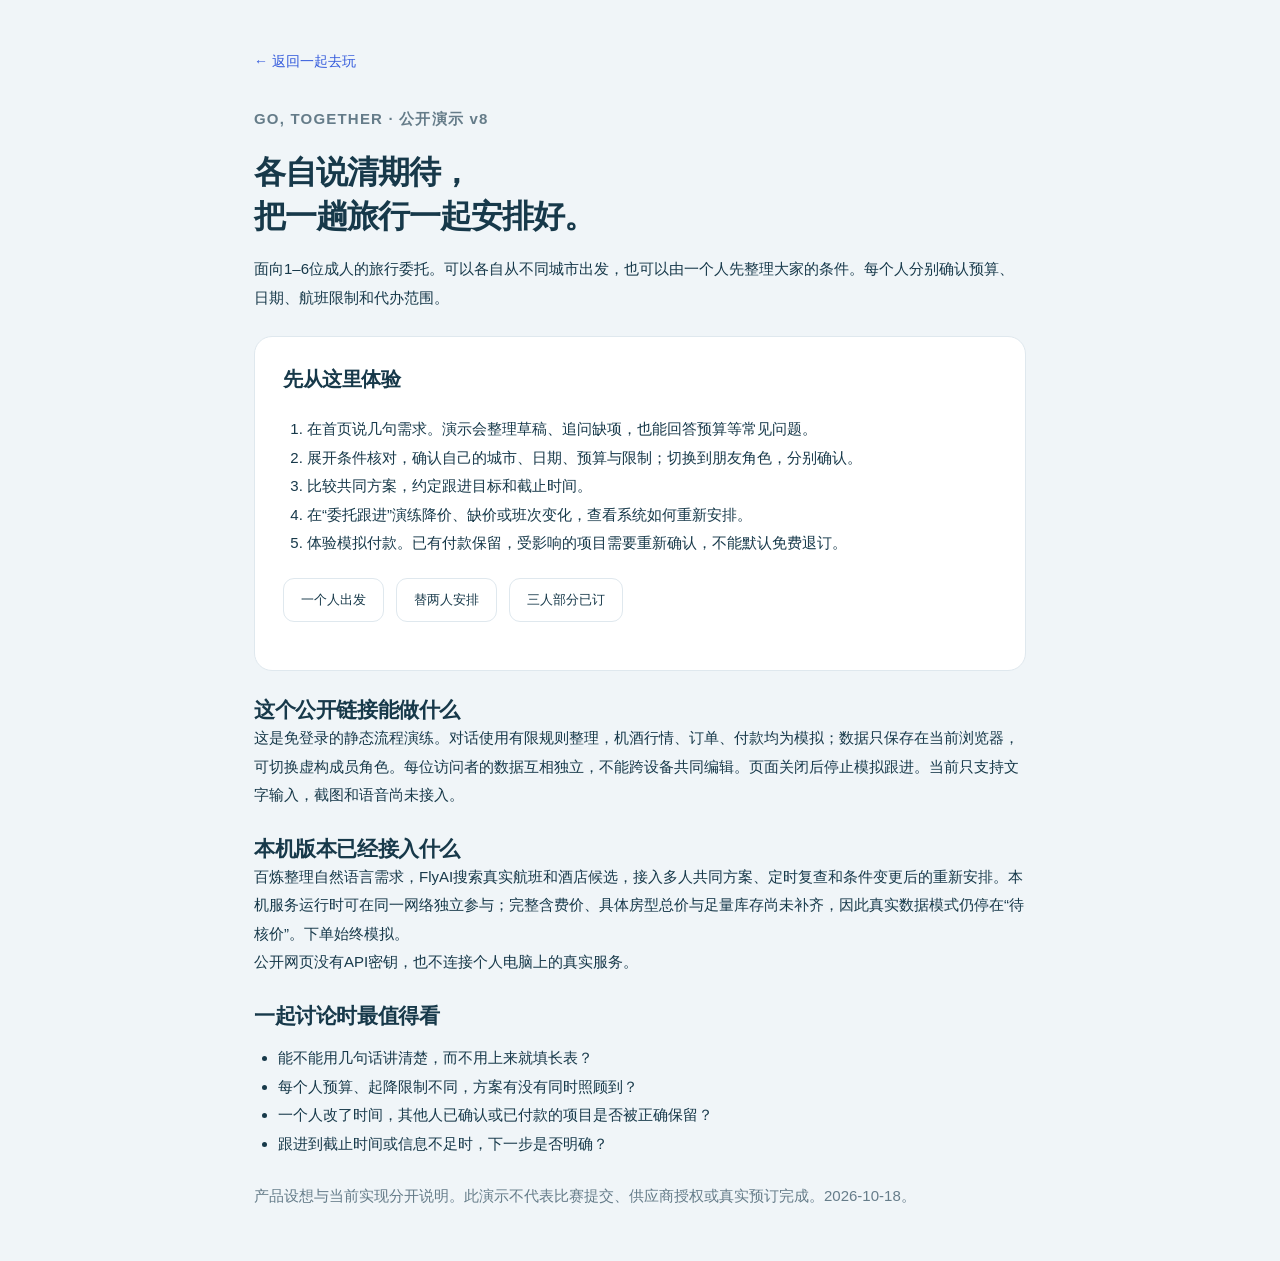
==== guide.html @ 409dd071 "Publish conversation-first travel demo v8" ====
<!doctype html>
<html lang="zh-CN"><head><meta charset="utf-8"><meta name="viewport" content="width=device-width,initial-scale=1"><title>一起去玩 · 给同行者的产品说明</title><link rel="stylesheet" href="./group.css"><meta name="referrer" content="no-referrer"></head>
<body><main class="guide"><a href="./">← 返回一起去玩</a><p class="eyebrow" style="margin-top:32px">GO, TOGETHER · 公开演示 v8</p><h1>各自说清期待，<br>把一趟旅行一起安排好。</h1><p>面向1–6位成人的旅行委托。可以各自从不同城市出发，也可以由一个人先整理大家的条件。每个人分别确认预算、日期、航班限制和代办范围。</p>
<section class="panel"><h2>先从这里体验</h2><ol><li>在首页说几句需求。演示会整理草稿、追问缺项，也能回答预算等常见问题。</li><li>展开条件核对，确认自己的城市、日期、预算与限制；切换到朋友角色，分别确认。</li><li>比较共同方案，约定跟进目标和截止时间。</li><li>在“委托跟进”演练降价、缺价或班次变化，查看系统如何重新安排。</li><li>体验模拟付款。已有付款保留，受影响的项目需要重新确认，不能默认免费退订。</li></ol><div class="guide-links"><a class="button secondary" href="./#sample=solo">一个人出发</a><a class="button secondary" href="./#sample=organizer">替两人安排</a><a class="button secondary" href="./#sample=partial">三人部分已订</a></div></section>
<section><h2>这个公开链接能做什么</h2><p>这是免登录的静态流程演练。对话使用有限规则整理，机酒行情、订单、付款均为模拟；数据只保存在当前浏览器，可切换虚构成员角色。每位访问者的数据互相独立，不能跨设备共同编辑。页面关闭后停止模拟跟进。当前只支持文字输入，截图和语音尚未接入。</p></section>
<section><h2>本机版本已经接入什么</h2><p>百炼整理自然语言需求，FlyAI搜索真实航班和酒店候选，接入多人共同方案、定时复查和条件变更后的重新安排。本机服务运行时可在同一网络独立参与；完整含费价、具体房型总价与足量库存尚未补齐，因此真实数据模式仍停在“待核价”。下单始终模拟。</p><p>公开网页没有API密钥，也不连接个人电脑上的真实服务。</p></section>
<section><h2>一起讨论时最值得看</h2><ul><li>能不能用几句话讲清楚，而不用上来就填长表？</li><li>每个人预算、起降限制不同，方案有没有同时照顾到？</li><li>一个人改了时间，其他人已确认或已付款的项目是否被正确保留？</li><li>跟进到截止时间或信息不足时，下一步是否明确？</li></ul></section><p class="caption">产品设想与当前实现分开说明。此演示不代表比赛提交、供应商授权或真实预订完成。2026-10-18。</p></main></body></html>
---- group.css ----
@charset "UTF-8";
:root{--ink:#183344;--blue:#345bdc;--teal:#197b70;--paper:#f0f5f8;--white:#fff;--warm:#af673e;--muted:#657f8f;--line:#dfe8ed;--display:"Avenir Next","PingFang SC",sans-serif;--body:-apple-system,BlinkMacSystemFont,"PingFang SC","Microsoft YaHei",sans-serif;--data:"SFMono-Regular",Consolas,monospace}
*{box-sizing:border-box}html{color:var(--ink);background:var(--paper);font:15px/1.65 var(--body);-webkit-text-size-adjust:100%}body{margin:0}button,input,select,textarea{font:inherit}button,a,input,select,textarea{-webkit-tap-highlight-color:transparent}button,a{touch-action:manipulation}button{cursor:pointer}button:disabled{cursor:not-allowed;opacity:.45}a{color:var(--blue);text-decoration:none}h1,h2,h3,p{margin:0}h1,h2,h3{font-family:var(--display);font-weight:600;line-height:1.4}h1{font-size:32px;letter-spacing:-1px}h2{font-size:21px;letter-spacing:-.4px}h3{font-size:16px}.icon{width:20px;height:20px;flex-shrink:0;vertical-align:middle}button,.button{display:inline-flex;align-items:center;justify-content:center;gap:9px;min-height:44px;border:0;border-radius:11px;padding:11px 17px;font-size:13px;font-weight:550;line-height:1.5;background:transparent;color:var(--ink)}button:focus-visible,a:focus-visible,input:focus-visible,select:focus-visible,textarea:focus-visible,summary:focus-visible{outline:3px solid #345bdc65;outline-offset:3px}.primary{background:var(--blue);color:white;box-shadow:0 4px 10px #345bdc16}.primary:hover{background:#274ac5}.secondary{border:1px solid var(--line);background:white}.secondary:hover{border-color:#b7c9d5;background:#f8fbfd}.text{color:var(--blue);padding:9px 7px}.danger{color:#a34e37}.full{width:100%}.pill{display:inline-block;padding:4px 10px;border-radius:7px;font-size:10px;font-weight:550;background:#edf2f7;color:var(--muted);white-space:nowrap}.pill.good{background:#e8f4f0;color:var(--teal)}.pill.warm{background:#fbefe4;color:var(--warm)}.pill.mode{border:1px solid var(--line);background:transparent;font-size:10px;color:var(--muted)}.caption{font-size:11px;color:var(--muted);line-height:1.9;margin:9px 0 14px}.eyebrow,.section-label{font-size:10px;font-weight:600;letter-spacing:1px;color:var(--muted);margin-bottom:10px}.lead{font-size:14px;line-height:1.9;color:var(--muted);margin-top:12px}.topbar{height:82px;border-bottom:1px solid var(--line);display:flex;align-items:center;justify-content:space-between;padding:0 42px;background:#fff}.brand{display:flex;align-items:center;gap:12px;font:600 24px var(--display);color:var(--ink);letter-spacing:-.8px;white-space:nowrap}.brand-en{font:500 8px var(--body);letter-spacing:2px;color:var(--muted);margin:6px 0 0 9px}.brand-mark{display:block;position:relative;width:31px;height:33px;transform:rotate(-8deg)}.brand-mark i{position:absolute;display:block;width:7px;height:29px;border-radius:10px;background:var(--blue);left:5px;transform:rotate(30deg)}.brand-mark i:nth-child(2){left:16px;height:24px;background:var(--teal);top:6px;transform:rotate(-30deg)}.brand-mark i:nth-child(3){height:7px;width:7px;left:22px;top:0;background:#c2d3df;transform:none}.top-right{display:flex;align-items:center;gap:24px}.identity{display:flex;gap:9px;align-items:center;font-size:12px}.avatar{display:inline-grid;place-items:center;flex-shrink:0;height:32px;width:32px;border-radius:50%;background:#e8edfc;color:var(--blue);font-size:12px;font-weight:550}.avatar.color-1{background:#e4f1ec;color:var(--teal)}.avatar.color-2{background:#f6eadf;color:#9b643a}.avatar.color-3{background:#efebf8;color:#7259a0}.avatar.color-4{background:#e3f0f4;color:#417d90}.avatar.color-5{background:#f6e9ed;color:#a2506d}.landing{max-width:1040px;min-height:calc(100dvh - 82px);margin:auto;display:grid;grid-template-columns:1.15fr 1fr;gap:90px;align-items:center;padding:70px 24px}.landing-intro h1{font-size:60px;letter-spacing:-2.5px;line-height:1.3;margin:20px 0}.landing-intro>.eyebrow{font-size:11px;letter-spacing:1.7px}.landing-intro>.lead{font-size:16px;line-height:1.95}.landing-routes{display:grid;grid-template-columns:50px 1fr 70px;grid-template-rows:repeat(3,45px);max-width:400px;margin:42px 0 17px;align-items:center;font-size:12px;color:var(--muted)}.landing-routes>span{grid-column:1}.landing-routes svg{grid-column:2;grid-row:1/4;width:100%;height:135px;fill:none;stroke:var(--blue);stroke-width:1.2;opacity:.6}.landing-routes>strong{grid-column:3;grid-row:1/4;font:600 23px var(--display);color:var(--teal)}.landing-routes>strong span{display:block;margin-top:8px;font-size:10px;font-weight:400;color:var(--muted)}.panel{background:var(--white);border:1px solid #e4ecf0;border-radius:20px;padding:28px;margin-bottom:22px;min-width:0;box-shadow:0 4px 14px #18334402}.start-panel{padding:34px}.start-panel h2{font-size:24px;margin-bottom:25px}.start-panel .primary{margin-top:10px}.recent{border-top:1px solid var(--line);padding-top:20px;margin-top:20px}.recent summary{font-size:12px}.recent a{display:block;margin:15px 0;font-size:13px}.recent small{display:block;color:var(--muted);font-size:11px;margin-top:4px}.join-wrap{max-width:540px;margin:60px auto;padding:0 20px}.join-wrap form{margin-top:25px}.join-wrap h1{font-size:30px}.app-layout{display:grid;grid-template-columns:225px minmax(0,1fr);gap:48px;max-width:1360px;padding:0 40px;margin:auto}.sidebar{border-right:1px solid var(--line);padding:34px 24px 30px 0;min-width:0}.trip-title{padding:0 9px 25px}.trip-title h2{font-size:20px;margin-bottom:8px;word-break:break-word}.trip-title small{font-size:10px;color:var(--muted)}.desktop-nav{display:flex;flex-direction:column;gap:7px}.desktop-nav button{justify-content:flex-start;border-radius:10px;gap:14px;font-size:13px;font-weight:400;min-height:47px;padding:10px 14px}.desktop-nav button.active{background:#e6edfb;color:var(--blue);font-weight:600}.sidebar-people{margin:38px 0 0;padding:0 8px;border-top:1px solid var(--line)}.sidebar-people>.section-label{margin-top:22px}.member-row{display:flex;align-items:center;gap:10px;padding:11px 0;min-width:0}.member-row>div{min-width:0;flex:1}.member-row strong{font-size:12px;font-weight:550;display:block;overflow-wrap:anywhere}.member-row strong small{font-size:9px;color:var(--muted);font-weight:400}.member-row span:not(.avatar){font-size:10px;color:var(--muted)}.member-row>.icon{width:16px;color:var(--teal)}.sidebar-foot{font-size:10px;color:#8a9eab;line-height:2;margin:30px 7px}.main{padding-bottom:30px;min-width:0;max-width:970px}.route-ribbon{height:140px;display:flex;align-items:center;max-width:650px;margin:0 auto;gap:20px}.origins{display:flex;flex-wrap:wrap;max-width:180px;gap:8px 16px;font-size:14px;font-weight:500}.origins>span{white-space:nowrap}.origins>small{width:100%;font-size:9px;color:var(--muted);font-weight:400;margin-top:4px}.dot{display:inline-block;width:5px;height:5px;background:var(--blue);border-radius:50%;margin-right:7px;vertical-align:middle}.dot.color-1{background:var(--teal)}.dot.color-2{background:var(--warm)}.dot.color-3{background:#7259a0}.ribbon-lines{flex:1;min-width:45px}.ribbon-lines svg{width:100%;height:80px;stroke:var(--blue);stroke-width:1.1;fill:none}.ribbon-lines .line-1{stroke:var(--teal)}.ribbon-lines .line-2{stroke:#b39a7f}.arrival{min-width:130px;display:flex;flex-direction:column;align-items:flex-start}.arrival>small{font-size:9px;letter-spacing:1.3px;color:var(--muted)}.arrival>strong{font:600 33px var(--display);letter-spacing:-.8px}.arrival>span{font:10px var(--body);color:var(--muted);margin-top:5px}.trip-state{background:#e8f0f5;border-radius:12px;display:flex;gap:12px;padding:16px 20px;margin-bottom:32px;align-items:flex-start}.state-dot{width:7px;height:7px;border-radius:50%;background:var(--warm);margin-top:8px;flex-shrink:0}.state-dot.live{background:var(--teal);box-shadow:0 0 0 4px #197b7010}.trip-state strong{font-size:13px;font-weight:550}.trip-state p{font-size:11px;line-height:1.9;color:var(--muted);margin-top:3px}.section-head{margin:0 0 25px}.section-head .lead{max-width:650px}.section-head .eyebrow{margin-bottom:10px}.panel-title{display:flex;align-items:center;justify-content:space-between;gap:16px;margin-bottom:23px}.panel-title .section-label{margin-bottom:6px}.panel-title h2{margin:0}.panel>h2{margin-bottom:22px}.field{display:block;margin-bottom:18px;min-width:0}.field>span{display:block;font-size:12px;font-weight:450;margin-bottom:8px}.field input,.field select,.field textarea,.invite-row input{width:100%;max-width:100%;min-width:0;min-height:46px;border:1px solid var(--line);border-radius:9px;padding:11px 12px;background:#fcfdfe;color:var(--ink);font-size:14px;outline-offset:1px}.field input:focus,.field textarea:focus,.field select:focus{border-color:#879de5}.field textarea{resize:vertical;line-height:1.9;min-height:100px}.form-grid{display:grid;grid-template-columns:1fr 1fr;gap:0 22px}.check{display:flex;align-items:flex-start;gap:9px;min-height:40px;font-size:12px;color:var(--muted);padding:8px 0;cursor:pointer}.check input{accent-color:var(--blue);width:17px;height:17px;flex-shrink:0;margin:2px 0 0}.check span{line-height:1.8}.checks{display:flex;gap:30px;flex-wrap:wrap;margin-bottom:13px}.destination-checks{display:flex;gap:24px}.divider{border-top:1px solid var(--line);margin:21px 0}.form-actions{display:flex;gap:18px;align-items:center;justify-content:space-between;margin-top:24px;padding-top:24px;border-top:1px solid var(--line)}.form-actions>span{font-size:10px;color:var(--muted);line-height:1.8}.page-actions{display:flex;gap:12px;align-items:center;justify-content:flex-end;margin:20px 0}.memory{font-size:11px;color:var(--teal);padding:12px 16px;background:#edf7f3;border-radius:9px}.memory button{font-size:11px}.note{background:#e8eef9;border:1px solid #dfe7f6;padding:16px 19px;border-radius:12px;font-size:12px;line-height:1.9;color:#476194;margin:16px 0}.note.warm{background:#fff6ec;color:#976139;border-color:#f5e5d4}.note.good{background:#eaf5f0;color:var(--teal);border-color:#d9ede5}.note button{font-size:12px}.invite-row{border-top:1px solid var(--line);padding:20px 0}.invite-row strong{font-size:13px;display:block;margin-bottom:10px}.invite-row input{font:11px var(--data);color:var(--muted);background:var(--paper)}.inline-actions{display:flex;gap:12px;flex-wrap:wrap;align-items:center;margin-top:12px}.inline-form{display:flex;align-items:flex-end;gap:12px;border-top:1px solid var(--line);padding-top:20px}.inline-form>.field{flex:1;margin-bottom:0}.inline-form>button{height:46px;white-space:nowrap}.facts{display:grid;grid-template-columns:1fr 1fr;gap:20px}.facts span{font-size:11px;color:var(--muted)}.facts strong{display:block;font-size:14px;font-weight:500;color:var(--ink);margin-top:8px}.idea{border-top:1px solid var(--line);padding:24px 0}.idea h3{overflow-wrap:anywhere}.idea>.caption{overflow-wrap:anywhere}.vote-summary{display:flex;flex-wrap:wrap;gap:6px 16px;font-size:10px;color:var(--muted);margin:12px 0}.vote-buttons{display:flex;gap:8px;flex-wrap:wrap}.vote-buttons button{border:1px solid var(--line);font-size:11px;padding:8px 14px}.vote-buttons .selected{border-color:#b2c2ee;color:var(--blue);background:#edf2ff}.activity-ready{display:flex;align-items:center;gap:15px;margin-top:12px}.activity-ready button{font-size:11px}.empty{text-align:center;padding:45px 30px;color:var(--muted)}.empty>.icon{width:32px;height:32px;color:#7891a2;margin-bottom:16px}.empty h2,.empty h3{color:var(--ink);margin-bottom:12px}.empty p{font-size:13px;line-height:1.9;max-width:450px;margin:0 auto 20px}.empty.small{padding:22px 0}.empty.small p{font-size:12px}.plan-options{display:grid;grid-template-columns:repeat(3,minmax(0,1fr));gap:13px;margin:25px 0}.plan-card{background:white;border:1px solid var(--line);border-radius:17px;padding:23px 17px;min-width:0;display:flex;flex-direction:column;align-items:stretch}.plan-card.selected{border-color:var(--blue);box-shadow:inset 0 0 0 1px var(--blue)}.plan-card h2{font-size:17px;line-height:1.5;letter-spacing:-.3px}.plan-card>p{font-size:10px;color:var(--muted);margin:9px 0 19px}.plan-card>small{font-size:10px;color:var(--muted);margin:17px 0}.plan-card>button{margin-top:auto}.plan-costs{display:grid;grid-template-columns:repeat(2,minmax(0,1fr));gap:15px 12px}.plan-costs span,.plan-costs small{display:block;font-size:10px;color:var(--muted)}.plan-costs strong{font:600 22px var(--display);letter-spacing:-.7px;display:block;margin:2px 0}.plan-costs small{font-size:8px}.over{color:var(--warm)}.journeys{display:grid;grid-template-columns:1fr;gap:8px}.journey{padding:15px 0 20px;border-bottom:1px solid var(--line)}.journey h3{display:flex;align-items:center;gap:8px;font-size:14px}.journey h3>span:last-child:not(.avatar){margin-left:auto;font:500 20px var(--display)}.flight{display:flex;align-items:center;gap:18px;margin:20px 0 10px}.flight-kind{font-size:10px;color:var(--muted);width:16px}.flight>div:not(.flight-track){min-width:70px}.flight strong{font:500 24px var(--display);line-height:1.3;display:block;letter-spacing:-.7px}.flight small{font-size:10px;color:var(--muted);display:block;margin-top:4px}.flight-track{flex:1;max-width:180px;text-align:center}.flight-track span{font-size:9px;color:var(--muted)}.flight-track i{display:block;height:1px;background:var(--line);margin:5px 0}.flight>b{font:500 16px var(--display);margin-left:auto}.hotel-row{display:flex;align-items:center;justify-content:space-between;gap:15px;padding:25px 0}.hotel-row>strong{font:600 25px var(--display)}.hotel-row h3{font-size:15px}.hotel-row p{font-size:10px;color:var(--muted);margin-top:5px}.hotel-row .section-label{font-size:9px}.meeting{display:grid;grid-template-columns:1fr 1fr;background:var(--paper);padding:20px;border-radius:12px;gap:20px}.meeting span{font-size:10px;color:var(--muted)}.meeting strong{display:block;font-size:15px;font-weight:550;margin-top:6px}.change-summary{padding:20px;border:1px solid #e7ded1;background:#fffbf5;border-radius:12px;margin:20px 0}.change-summary h3{font-size:13px;margin-bottom:10px}.change-summary p{font-size:11px;line-height:1.9;margin-top:8px;color:#83664a}.itinerary{border-top:1px solid var(--line);margin-top:20px;padding-top:18px}summary{cursor:pointer;font-size:13px;min-height:30px;list-style-position:inside}.day{border-left:2px solid #dae6ee;padding:0 0 0 16px;margin:22px 0}.day>strong{font-size:12px;display:block;margin-bottom:8px}.day p{font-size:12px;line-height:1.9;color:var(--muted)}.day small{font-size:10px;color:var(--muted)}.agreement{padding:15px;background:var(--paper);border-radius:12px;margin-top:15px}.agreement .check{font-size:12px;color:var(--ink)}.watch-heading{display:flex;align-items:center;gap:20px;margin-bottom:30px}.watch-orbit{height:58px;width:58px;border-radius:50%;display:grid;place-items:center;background:#e6f3ed;border:1px solid #d3e8de;color:var(--teal);flex-shrink:0}.watch-orbit .icon{height:27px;width:27px}.watch-orbit.running{animation:breathe 3s ease-in-out infinite}.watch-heading h2{font-size:24px}.watch-heading .eyebrow{font-size:9px;margin-bottom:6px}.watch-facts{display:grid;grid-template-columns:1fr 1.6fr 1fr;gap:15px;padding:22px 0;border-top:1px solid var(--line);border-bottom:1px solid var(--line)}.watch-facts span{display:block;font-size:10px;color:var(--muted);margin-bottom:8px}.watch-facts strong{font-size:14px;font-weight:500}.watch-costs{margin:25px 0;grid-template-columns:repeat(3,minmax(0,1fr));gap:25px}.watch-costs strong{font-size:27px}.scenario summary{display:flex;align-items:center;justify-content:space-between;font-weight:550}.scenario summary span{font-size:10px;color:var(--muted);font-weight:400}.scenario-grid{display:grid;grid-template-columns:1fr 1fr;gap:12px}.events{list-style:none;padding:0;margin:0 0 0 5px}.events li{border-left:1px solid var(--line);padding:0 0 22px 22px;position:relative}.events li:before{content:"";height:7px;width:7px;background:#a9bbc6;border-radius:50%;position:absolute;left:-4px;top:7px;border:2px solid white;box-sizing:content-box}.events li.ready:before{background:var(--teal)}.events li.decision:before,.events li.warning:before{background:var(--warm)}.events time{font:10px var(--data);color:var(--muted)}.events p{font-size:12px;line-height:1.9;margin-top:6px}.order-item{padding:23px 0;border-bottom:1px solid var(--line)}.order-title{display:flex;align-items:center;gap:13px}.order-symbol{display:grid;place-items:center;background:var(--paper);border-radius:10px;width:38px;height:38px;color:var(--muted);flex-shrink:0}.order-title>div{flex:1;min-width:0}.order-title h3{font-size:14px;overflow-wrap:anywhere}.order-title p{font-size:11px;color:var(--muted);margin-top:5px}.order-title>strong{font:600 24px var(--display)}.order-item>.caption{font-size:10px;margin-bottom:0}.order-item .primary{font-size:12px}.order-total{display:flex;align-items:center;justify-content:space-between;gap:16px;padding:24px 0 3px}.order-total>span{font-size:13px}.order-total strong{font:600 34px var(--display);letter-spacing:-1px}.small-details summary{font-size:11px;color:var(--muted)}.footer{display:flex;justify-content:space-between;gap:15px;color:#8ca0ae;font-size:9px;padding:20px 0}.footer .offline{color:var(--warm)}.mobile-nav,.mobile-members{display:none}.loading{margin:70px;text-align:center;color:var(--muted)}#toast{position:fixed;bottom:28px;left:50%;transform:translate(-50%,15px);z-index:100;padding:14px 22px;color:white;background:var(--ink);border-radius:12px;max-width:calc(100vw - 32px);width:max-content;font-size:13px;line-height:1.8;opacity:0;pointer-events:none;box-shadow:0 8px 35px #18334425;transition:.15s}#toast.show{opacity:1;transform:translate(-50%,0)}dialog{border:1px solid var(--line);border-radius:20px;padding:0;width:min(450px,calc(100vw - 32px));color:var(--ink);box-shadow:0 24px 100px #18334430}dialog::backdrop{background:#18334455;backdrop-filter:blur(4px)}.dialog-content{padding:28px}.dialog-content h2{font-size:21px}.dialog-content p{font-size:13px;line-height:1.9;color:var(--muted);margin:15px 0 25px}.dialog-content .inline-actions{justify-content:flex-end}.busy button[type=submit]{opacity:.6;pointer-events:none}@keyframes breathe{50%{box-shadow:0 0 0 8px #197b7008}}
@media(min-width:1250px){.journeys{grid-template-columns:1fr 1fr;column-gap:26px}.journey:last-child:nth-child(odd){grid-column:1/-1;max-width:600px}.flight{gap:10px}.flight>div:not(.flight-track){min-width:58px}.flight strong{font-size:23px}.flight>b{font-size:14px}}
@media(max-width:1100px){.app-layout{grid-template-columns:185px minmax(0,1fr);gap:28px;padding:0 25px}.sidebar{padding-right:14px}.topbar{padding:0 26px}.brand-en{display:none}.panel{padding:24px}.plan-options{gap:10px}.plan-card{padding:20px 14px}.plan-card h2{font-size:16px}.plan-costs strong{font-size:20px}.landing{gap:40px}.landing-intro h1{font-size:50px}.plan-costs small{font-size:8px}}
@media(max-width:800px){.topbar{height:66px;padding:0 20px}.brand{font-size:22px}.brand-mark{transform:scale(.85) rotate(-8deg);width:26px}.top-right{gap:13px}.identity strong{display:none}.identity .avatar{width:29px;height:29px;font-size:11px}.pill.mode{font-size:9px;padding:4px 7px}.app-layout{display:block;padding:0 20px}.sidebar{display:none}.main{padding-bottom:90px;max-width:none}.mobile-nav{position:fixed;bottom:0;left:0;right:0;z-index:20;display:flex;justify-content:space-around;background:#ffffffee;backdrop-filter:blur(15px);border-top:1px solid var(--line);padding:7px 8px calc(7px + env(safe-area-inset-bottom))}.mobile-nav button{flex:1;display:flex;flex-direction:column;gap:3px;padding:5px 2px;min-height:49px;font-size:10px;font-weight:450;border-radius:9px}.mobile-nav .icon{width:20px;height:20px}.mobile-nav button.active{color:var(--blue);background:#edf2fc}.route-ribbon{height:120px;gap:13px;max-width:500px}.origins{max-width:150px;gap:6px 12px;font-size:13px}.origins small{font-size:8px}.arrival{min-width:120px}.arrival strong{font-size:29px}.ribbon-lines svg{height:65px}.trip-state{padding:14px 16px;margin-bottom:18px}.trip-state p{font-size:10px}.trip-state strong{font-size:12px}.mobile-members{display:block;margin:0 0 25px}.mobile-members summary{display:flex;align-items:center;justify-content:space-between;color:var(--muted);font-size:11px;padding:3px 3px}.mobile-members summary span{font-size:10px}.mobile-members .member-list{display:grid;grid-template-columns:1fr 1fr;gap:4px 15px;padding:12px;border-bottom:1px solid var(--line)}.section-head h1{font-size:28px;line-height:1.4;letter-spacing:-.8px}.section-head .lead{font-size:12px;line-height:1.9;margin-top:9px}.section-head .eyebrow{font-size:9px}.section-head{margin-bottom:22px}.panel{padding:23px 20px;border-radius:17px;margin-bottom:18px}.panel-title h2,.panel>h2{font-size:18px}.panel-title{margin-bottom:20px;gap:10px}.field input,.field textarea,.field select{font-size:16px;padding:11px 10px;min-height:47px}.field input[type=date],.field input[type=time],.field input[type=datetime-local]{-webkit-appearance:none;display:block;min-width:0;width:100%}.field>span{font-size:11px}.form-grid{gap:0 15px}.field{margin-bottom:17px}.form-actions{flex-direction:column;align-items:stretch;gap:12px}.form-actions>span{font-size:10px;text-align:center}.form-actions .primary{width:100%;min-height:48px}.check{font-size:11px;min-height:44px}.check input{width:18px;height:18px}.checks{gap:4px 20px}.destination-checks{gap:20px}.caption{font-size:10px}.inline-form>button{font-size:12px;padding:10px 12px}.invite-row input{font-size:10px}.invite-row strong{font-size:12px}.inline-actions{gap:8px}.inline-actions .button,.inline-actions button{font-size:12px}.note{font-size:11px;padding:14px}.panel-title .pill{font-size:9px}.plan-options{grid-template-columns:1fr;gap:13px}.plan-card{padding:22px}.plan-card h2{font-size:20px}.plan-card>p{font-size:11px;margin-bottom:14px}.plan-card .plan-costs{grid-template-columns:repeat(3,minmax(0,1fr));padding:15px 0;border-top:1px solid var(--line);border-bottom:1px solid var(--line)}.plan-card .plan-costs strong{font-size:22px}.plan-card .plan-costs small{font-size:9px}.plan-card .plan-costs span{font-size:11px}.plan-card>button{width:100%}.plan-card>small{margin:13px 0}.plan-card .eyebrow{font-size:10px;margin-bottom:5px}.flight{gap:12px}.flight strong{font-size:23px}.flight-track{max-width:140px}.flight>b{font-size:14px}.flight>div:not(.flight-track){min-width:57px}.hotel-row h3{font-size:14px}.hotel-row>strong{font-size:23px}.hotel-row p{font-size:10px}.meeting{padding:17px;gap:15px}.meeting strong{font-size:13px}.meeting span{font-size:9px}.vote-buttons{gap:6px}.vote-buttons button{font-size:11px;min-height:44px;padding:8px 11px}.watch-heading{gap:14px}.watch-heading h2{font-size:21px}.watch-orbit{width:50px;height:50px}.watch-facts{gap:10px;grid-template-columns:.75fr 1.6fr 1fr}.watch-facts strong{font-size:12px}.watch-facts span{font-size:9px}.watch-costs{gap:18px 12px}.watch-costs strong{font-size:23px}.scenario summary{font-size:12px}.scenario summary span{font-size:9px}.scenario-grid{gap:9px}.scenario-grid button{font-size:11px;padding:10px 8px}.events p{font-size:11px}.events time{font-size:9px}.order-title h3{font-size:13px}.order-title p{font-size:10px}.order-title>strong{font-size:22px}.order-symbol{width:33px;height:33px;border-radius:9px}.order-total strong{font-size:30px}.order-item .caption{font-size:9px}.order-item .primary{font-size:12px}.page-actions{flex-wrap:wrap}.page-actions>.primary{width:100%}.footer{flex-direction:column;text-align:center;gap:4px;font-size:9px;padding-top:20px}.landing{min-height:auto;display:block;max-width:550px;padding:30px 22px 45px}.landing-intro h1{font-size:44px;line-height:1.25;letter-spacing:-1.5px;margin:17px 0}.landing-intro>.lead{font-size:14px}.landing-intro>.eyebrow{font-size:10px;letter-spacing:1px}.landing-routes{margin:25px 0 10px;max-width:350px;grid-template-rows:repeat(3,29px)}.landing-routes svg{height:87px}.landing-intro>.caption{margin-bottom:25px}.start-panel{padding:26px}.start-panel h2{font-size:22px}.join-wrap{margin-top:40px}.join-wrap h1{font-size:27px}#toast{bottom:90px;font-size:12px;padding:13px 17px}.dialog-content{padding:23px}.dialog-content h2{font-size:19px}.dialog-content p{font-size:12px}.loading{margin:50px 20px}}
@media(max-width:430px){.app-layout{padding:0 14px}.topbar{padding:0 15px}.top-right{gap:9px}.brand{font-size:21px;gap:8px}.form-grid{grid-template-columns:1fr;gap:0}.panel{padding:21px 17px}.section-head h1{font-size:26px}.arrival{min-width:112px}.origins{max-width:120px;font-size:12px;gap:5px 9px}.arrival strong{font-size:27px}.arrival>span{font-size:9px}.ribbon-lines{min-width:28px}.route-ribbon{gap:9px}.flight{gap:9px}.flight-kind{width:9px;font-size:9px}.flight>div:not(.flight-track){min-width:52px}.flight strong{font-size:21px}.flight>b{font-size:13px}.flight small{font-size:9px}.flight-track span{font-size:8px}.journey h3{font-size:13px}.journey h3>span:last-child:not(.avatar){font-size:19px}.plan-card .plan-costs{grid-template-columns:repeat(2,minmax(0,1fr))}.watch-costs{grid-template-columns:repeat(2,minmax(0,1fr))}.watch-heading h2{font-size:19px}.watch-heading .eyebrow{font-size:8px}.order-title{gap:10px}.order-title>strong{font-size:20px}.vote-buttons button{flex:1;padding:8px 5px;font-size:10px}.form-actions{padding-top:18px}.watch-facts{grid-template-columns:1fr 1fr}.watch-facts>div:last-child{grid-column:1/-1;display:flex;align-items:center;gap:12px}.watch-facts>div:last-child span{margin:0}.scenario summary{flex-wrap:wrap;gap:5px}.meeting{gap:12px;padding:15px}.meeting strong{font-size:12px}.meeting span{font-size:9px}.invite-row .inline-actions{gap:5px}.inline-form{display:block}.inline-form>button{margin-top:12px;width:100%}}
@media(max-width:350px){.brand{font-size:19px}.brand-mark{width:24px}.topbar{padding:0 12px}.pill.mode{font-size:8px;padding:4px 5px}.identity .avatar{width:25px;height:25px}.top-right{gap:6px}.app-layout{padding:0 11px}.section-head h1{font-size:23px}.panel{padding:20px 14px}.route-ribbon{height:108px}.arrival{min-width:100px}.origins{max-width:100px;gap:3px 6px;font-size:11px}.arrival>span{font-size:8px}.dot{margin-right:4px}.flight{gap:6px}.flight strong{font-size:20px}.flight-track{min-width:26px}.flight>b{font-size:12px}.order-title h3{font-size:12px}.order-title>strong{font-size:19px}.order-symbol{display:none}.panel-title{flex-wrap:wrap}.mobile-nav button{font-size:9px}.hotel-row>strong{font-size:20px}.meeting{grid-template-columns:1fr}.landing{padding:26px 16px}.landing-intro h1{font-size:40px}.start-panel{padding:23px}.watch-heading h2{font-size:18px}.watch-orbit{width:42px;height:42px}.destination-checks{gap:16px}}
@media(prefers-reduced-motion:reduce){*,*:before,*:after{animation:none!important;transition:none!important;scroll-behavior:auto!important}}

fieldset.field{border:0;padding:0;min-width:0}fieldset.field legend{font-size:12px;margin-bottom:8px;padding:0}

/* v5 — the shared travel desk. Retains the blue/teal identity. */
:root{--ink:#17394a;--blue:#345bdc;--teal:#197b70;--paper:#f0f5f8;--muted:#657c89;--line:#dfe8ee;--warm:#af673e;--display:'Avenir Next','PingFang SC',sans-serif;--body:-apple-system,BlinkMacSystemFont,'PingFang SC','Microsoft YaHei',sans-serif;--data:'SFMono-Regular',Menlo,monospace}
body{font-family:var(--body);font-size:14px;background:var(--paper)}button,.button{min-height:44px;font-size:13px;font-weight:500}.primary{background:var(--blue);border-color:var(--blue);box-shadow:0 3px 8px #345bdc12}.primary:hover{background:#284bc5;transform:translateY(-1px)}.secondary{background:#fff}.text{min-height:36px}.topbar{height:78px;padding:0 38px;border-bottom:1px solid var(--line);background:#fff}.brand{font-size:24px}.brand-en{font-size:8px;letter-spacing:2.5px;margin-left:15px}.top-right{gap:22px}.identity{border:1px solid var(--line);border-radius:30px;padding:4px 12px 4px 5px;display:flex;gap:9px;align-items:center;min-height:42px;font-size:12px}.identity .avatar{width:30px;height:30px}.mode-button{font-size:11px;color:var(--muted);padding:6px 13px;min-height:34px;border:1px solid var(--line);border-radius:20px;background:#f8fafb}.top-note{font-size:11px;color:var(--muted)}.eyebrow,.section-label{letter-spacing:1.2px;font-size:10px}.tiny-dot{width:6px;height:6px;display:inline-block;background:var(--teal);border-radius:50%;vertical-align:middle;margin-right:7px}.app-layout{max-width:1460px;grid-template-columns:210px minmax(0,1fr);gap:38px;margin:0 auto;padding:0 38px}.sidebar{padding:32px 23px 25px 0;top:78px;border-right:1px solid var(--line)}.trip-title h2{font-size:21px;line-height:1.5;letter-spacing:-.5px;margin-top:11px}.trip-title small{font-size:11px}.desktop-nav{margin-top:32px;gap:8px}.desktop-nav button{font-size:13px;padding:12px 14px;min-height:47px;border-radius:10px;gap:13px}.desktop-nav .active{background:#e4ebfc;color:var(--blue)}.sidebar-people{margin-top:40px;padding-top:24px;border-top:1px solid var(--line)}.member-row{padding:11px 0}.member-row strong{font-size:12px}.member-row span:not(.avatar){font-size:10px}.sidebar-foot{font-size:10px;margin-top:28px;line-height:1.8}.main{max-width:none;padding-bottom:30px}.workspace-top{display:flex;justify-content:space-between;align-items:center;gap:12px;padding:24px 0 20px;font-size:11px;color:var(--muted)}.workspace-top i{font-style:normal;margin:0 8px;color:#a1b3bf}.workspace-mode{font-size:10px}.compact-status{display:flex;align-items:center;gap:9px;padding:9px 14px;margin-bottom:28px;border-radius:10px;background:#e8eef3;font-size:12px}.compact-status .state-dot{margin:0}.compact-status .text{margin-left:auto;font-size:11px;padding:0 5px}.compact-status.good{background:#e7f3ef}.compact-status.warm{background:#fbf0e4}.section-head h1{font-size:32px;line-height:1.4;letter-spacing:-1px}.section-head .lead{font-size:13px;line-height:1.9;max-width:700px}.panel{padding:28px;border:1px solid var(--line);box-shadow:none;border-radius:18px;margin-bottom:24px}.panel-title h2,.panel>h2{font-size:20px;letter-spacing:-.4px}.panel-title{margin-bottom:22px}.caption{font-size:11px;line-height:1.85}.field>span{font-size:12px}.field input,.field select{font-size:14px;min-height:48px;border-radius:10px;background:#fbfcfd}.field textarea{font-size:15px;line-height:1.9;padding:16px;min-height:135px;background:#f7fafe}.check{font-size:12px}.note{font-size:12px}.form-section-title{font-size:14px;display:flex;align-items:center;gap:10px;border-top:1px solid var(--line);padding-top:25px;margin:28px 0 20px}.form-section-title>span{font:11px var(--data);color:var(--blue);background:#edf2ff;padding:6px;border-radius:5px}.preference-chips{display:flex;gap:8px;flex-wrap:wrap;margin:0 0 18px}.preference-chips button{font-size:11px;border:1px solid var(--line);background:#f7fafb;border-radius:24px;padding:8px 13px;min-height:38px}.preference-chips button:hover{border-color:var(--blue);color:var(--blue)}.idea-tabs{display:flex;gap:5px;padding:4px;width:max-content;background:#e6edf2;border-radius:12px;margin:0 0 26px}.idea-tabs button{font-size:12px;min-height:38px;padding:8px 18px;border-radius:9px;color:var(--muted)}.idea-tabs .selected{background:white;color:var(--ink);box-shadow:0 1px 5px #17394a0a}.form-actions{margin-top:28px}.form-actions>span{font-size:11px}.form-actions .primary{min-width:180px}.join-wrap{max-width:520px}.join-wrap h1{font-size:30px}.join-wrap .lead{font-size:15px}.full{width:100%}
/* Opening page: one invitation, one shared route. */
.landing-v5{max-width:1260px;padding:64px 40px 50px;margin:auto;display:grid;grid-template-columns:minmax(0,1.12fr) minmax(0,.88fr);gap:100px;align-items:center;min-height:calc(100vh - 140px)}.welcome-story>.eyebrow{font-size:11px;letter-spacing:2px;color:var(--teal)}.welcome-story h1{font:600 clamp(44px,4.8vw,68px)/1.23 var(--display);letter-spacing:-3px;margin:19px 0 24px}.welcome-story h1>span{color:var(--blue)}.welcome-copy{font-size:17px;line-height:1.95;color:var(--muted)}.welcome-ticket{max-width:480px;margin-top:35px;padding:20px 24px 16px;background:#ffffffa8;border:1px solid #dce6ed;border-radius:15px;position:relative}.ticket-label{font-size:11px;display:flex;justify-content:space-between;color:var(--ink);gap:10px}.ticket-label>span{font:8px var(--data);letter-spacing:1px;color:var(--muted)}.ticket-route{display:flex;align-items:center;gap:8px;padding:15px 0}.ticket-route>div{display:flex;flex-direction:column;gap:21px;font-size:12px;color:var(--muted);flex-shrink:0}.ticket-route svg{flex:1;min-width:0;height:110px;fill:none;stroke:var(--blue);stroke-width:1}.ticket-route path{stroke:var(--blue)}.ticket-route circle{fill:var(--teal);stroke:none}.ticket-route strong{color:var(--teal);font-size:23px;line-height:1.5;white-space:nowrap;padding-left:12px}.ticket-foot{display:flex;justify-content:space-between;border-top:1px dashed #cedee7;padding-top:13px;font-size:10px;color:var(--muted)}.promise-row{display:flex;gap:22px;flex-wrap:wrap;margin-top:23px}.promise-row>span{font-size:11px;color:var(--muted);display:flex;align-items:center;gap:7px}.promise-row .icon{width:15px;height:15px;color:var(--teal)}.start-panel{padding:34px;border-radius:22px;margin:0;background:#fff}.start-caption{font-size:10px;color:var(--teal);letter-spacing:.3px;margin-bottom:20px}.start-panel h2{font-size:27px;margin:0 0 12px;letter-spacing:-.8px}.start-copy{font-size:12px;line-height:1.9;color:var(--muted);margin-bottom:26px}.start-panel .field{margin-bottom:19px}.start-panel .primary{margin-top:6px;min-height:50px;font-size:14px}.start-facts{display:flex;gap:12px;font-size:10px;color:var(--muted);flex-wrap:wrap;margin-top:18px}.start-facts span+span:before{content:'·';margin-right:12px}.demo-notice{font-size:10px;line-height:1.9;color:var(--muted);margin:20px 0 0;padding-top:16px;border-top:1px solid var(--line)}.recent{margin-top:22px;padding-top:18px;border-top:1px solid var(--line)}.recent summary{font-size:12px}.recent a{display:flex;flex-direction:column;gap:5px;text-decoration:none;padding:14px 0;border-bottom:1px solid var(--line);color:var(--ink);font-size:12px}.recent small{font-size:10px;display:flex;align-items:center;gap:7px;color:var(--muted)}.recent .icon{height:12px;width:12px}.welcome-footer{max-width:1260px;margin:auto;display:flex;justify-content:space-between;padding:0 40px 25px;font-size:10px;color:var(--muted)}
/* A group ticket, followed by an actionable next step. */
.trip-cover{display:flex;justify-content:space-between;gap:20px;padding:32px 34px;background:#e9f0f7;border:1px solid #d9e5ee;border-radius:20px;overflow:hidden;position:relative;min-height:225px}.cover-copy{position:relative;z-index:1;min-width:0}.cover-copy .eyebrow{color:var(--teal);font-size:10px}.cover-copy h1{font-size:44px;letter-spacing:-2px;font-weight:600;line-height:1.3;margin:14px 0 12px}.cover-copy h1>span{font-size:31px;letter-spacing:-1px;font-weight:400}.cover-copy>p:last-of-type{font-size:12px;color:var(--muted);line-height:1.8}.cover-divider{padding:0 9px;color:#a9bbc6}.cover-origins{display:flex;flex-wrap:wrap;gap:9px;margin-top:21px}.cover-origins>span{font-size:11px;display:flex;align-items:center;gap:7px;border:1px solid #d5e2eb;background:#ffffff90;padding:3px 9px 3px 4px;border-radius:22px}.cover-origins .avatar{width:22px;height:22px;font-size:9px}.cover-map{width:37%;flex-shrink:0;align-self:center}.cover-map svg{width:100%;height:auto;display:block;overflow:visible}.cover-map path{fill:none;stroke-width:1.7;stroke:var(--blue)}.cover-map .route-two{stroke:var(--teal)}.cover-map .route-three{stroke:#a89278}.cover-map circle{fill:var(--blue)}.cover-map .destination-halo{fill:#197b7010;stroke:#197b7030}.cover-map .destination-dot{fill:var(--teal)}.cover-map text{font:12px var(--body);fill:var(--teal)}.route-caption{font-size:9px;color:var(--muted);display:block;text-align:center;margin-top:5px}.journey-progress{list-style:none;margin:25px 0;padding:0;display:grid;grid-template-columns:repeat(5,minmax(0,1fr));gap:0}.journey-progress li{display:flex;align-items:center;gap:9px;position:relative;font-size:11px;color:#8598a5}.journey-progress li:after{content:'';height:1px;background:#d8e3ea;flex:1;margin:0 12px}.journey-progress li:last-child:after{display:none}.journey-progress li>span{width:25px;height:25px;border-radius:50%;display:grid;place-items:center;background:#e5ecf1;border:1px solid #d9e3ea;font:10px var(--data);flex-shrink:0}.journey-progress strong{font-weight:450;white-space:nowrap}.journey-progress .done{color:var(--teal)}.journey-progress .done>span{background:#e0f0e9;border-color:#cce2d8}.journey-progress .current{color:var(--blue)}.journey-progress .current>span{background:var(--blue);color:white;border-color:var(--blue)}.journey-progress .icon{width:14px;height:14px}.next-action{border:1px solid #d6e0f6;background:#edf2ff;padding:22px 24px;border-radius:15px;display:grid;grid-template-columns:40px minmax(0,1fr) auto;align-items:center;gap:17px;margin:0 0 28px}.next-action .action-symbol{height:40px;border-radius:12px;background:#ffffffb0;display:grid;place-items:center;color:var(--blue)}.next-action h2{font-size:19px;font-weight:600;line-height:1.5;margin:5px 0 4px;letter-spacing:-.4px;overflow-wrap:anywhere}.next-action p{font-size:11px;line-height:1.85;color:var(--muted);max-width:620px}.next-action .section-label{font-size:9px;color:var(--blue)}.next-action .primary{font-size:12px;white-space:nowrap}.next-action.good{background:#e8f4ee;border-color:#d3e7dd}.next-action.good .section-label,.next-action.good .action-symbol{color:var(--teal)}.next-action.warm{background:#fff3e7;border-color:#eedcc8}.next-action.warm .section-label,.next-action.warm .action-symbol{color:var(--warm)}.overview-grid{display:grid;grid-template-columns:minmax(0,1fr) 270px;gap:24px;align-items:start}.overview-grid .panel{padding:24px;margin-bottom:24px}.overview-grid .panel-title{gap:8px;flex-wrap:wrap}.overview-grid h2{font-size:18px}.companions{display:grid;grid-template-columns:repeat(2,minmax(0,1fr));gap:14px}.companion{padding:17px;border:1px solid var(--line);border-radius:13px;background:#fcfdfe;min-width:0}.companion:last-child:nth-child(odd){grid-column:1/-1}.companion-person{display:flex;gap:9px;align-items:center}.companion-person>div{min-width:0;flex:1}.companion-person strong{font-size:13px;font-weight:550;overflow-wrap:anywhere}.companion-person strong small{font-size:9px;color:var(--blue);margin-left:7px}.companion-person>div>span{display:block;font-size:10px;color:var(--muted);margin-top:3px}.member-dot{width:6px;height:6px;flex-shrink:0;background:#bdcbd4;border-radius:50%}.member-dot.confirmed{background:var(--teal)}.companion-details{display:grid;grid-template-columns:1fr 1fr;gap:12px;margin:16px 0 13px}.companion-details>span{font-size:9px;color:var(--muted)}.companion-details strong{display:block;font-size:11px;font-weight:500;margin-top:6px;color:var(--ink);overflow-wrap:anywhere}.companion-note{font-size:9px;line-height:1.8;color:var(--muted)}.companion .text{font-size:10px;margin:7px 0 -5px;padding:0;color:var(--blue)}.panel-bottom{border-top:1px solid var(--line);margin-top:20px;padding-top:10px;display:flex;justify-content:flex-end}.panel-bottom .text{font-size:11px;padding-right:0}.agreement-card{background:#fafdff}.agreement-card h2{margin:11px 0 24px}.agreement-card dl{padding:0;margin:0}.agreement-card dl>div{display:flex;justify-content:space-between;gap:12px;padding:12px 0;border-bottom:1px solid var(--line)}.agreement-card dt{font-size:10px;color:var(--muted);white-space:nowrap}.agreement-card dd{font-size:11px;text-align:right;margin:0}.overview-price{padding:22px 0}.overview-price>span,.overview-price small{display:block;font-size:10px;color:var(--muted)}.overview-price strong{font:600 30px var(--display);letter-spacing:-1px;display:block;margin:5px 0}.overview-price small{font-size:9px;line-height:1.7}.agreement-card .secondary{font-size:11px}.activity-panel .events p{font-size:10px}.activity-panel .events time{font-size:9px}.activity-panel .events li:last-child{padding-bottom:0}.activity-panel .panel-title{margin-bottom:18px}.wish-preview>div{display:flex;align-items:center;gap:13px;padding:16px 0;border-top:1px solid var(--line)}.wish-preview>div>div{flex:1;min-width:0}.wish-preview strong{font-size:13px;font-weight:500;overflow-wrap:anywhere}.wish-preview p{font-size:10px;line-height:1.8;color:var(--muted);margin-top:6px}.wish-dot{height:7px;width:7px;flex-shrink:0;background:var(--teal);border-radius:50%}.quiet-empty{display:flex;align-items:center;gap:18px;padding:12px 0}.quiet-empty>span{height:46px;width:46px;display:grid;place-items:center;border-radius:14px;background:var(--paper);color:var(--teal);flex-shrink:0}.quiet-empty p{font-size:12px;line-height:1.9;color:var(--muted);flex:1}.quiet-empty .secondary{font-size:11px}.option-total{display:flex;flex-direction:column;gap:4px;margin:0 0 18px;padding-bottom:16px;border-bottom:1px solid var(--line)}.option-total>span{font-size:10px;color:var(--muted)}.option-total>strong{font:600 30px var(--display);letter-spacing:-1px}.plan-card.selected{background:#f8faff}.plan-card .plan-costs strong{font-size:21px}.plan-card .eyebrow{color:var(--teal)}.plan-card h2{font-size:18px}.plan-card .plan-costs small{font-size:9px}.plan-card>p{font-size:11px}.plan-options{gap:16px}.journey h3{font-size:15px}.flight strong{font-size:25px}.flight small{font-size:11px}.flight>b{font-size:16px}.order-title h3{font-size:15px}.order-title p{font-size:12px}.watch-facts strong{font-size:15px}.events p{font-size:12px}.footer{font-size:10px;line-height:1.8}.main .section-head{margin-top:4px}.pill{font-size:10px}
@media(max-width:1250px){.app-layout{grid-template-columns:185px minmax(0,1fr);gap:25px;padding:0 26px}.overview-grid{grid-template-columns:minmax(0,1fr) 240px;gap:18px}.overview-grid .panel{padding:20px}.companions{grid-template-columns:1fr}.companion:last-child:nth-child(odd){grid-column:auto}.companion-details{margin:13px 0 10px}.cover-copy h1{font-size:38px}.cover-copy h1>span{font-size:26px}.trip-cover{padding:28px}.next-action{grid-template-columns:36px minmax(0,1fr);gap:13px}.next-action>.primary{grid-column:2;justify-self:start;margin-top:4px}.quiet-empty{flex-wrap:wrap}.quiet-empty .secondary{margin-left:64px}.journey-progress li:after{margin:0 7px}.journey-progress{margin:22px 0}.journey-progress li{font-size:10px;gap:6px}.landing-v5{gap:65px;padding:45px 36px}.start-panel{padding:30px}.promise-row{gap:12px}.plan-card{padding:22px 16px}}
@media(max-width:1050px){.overview-grid{grid-template-columns:1fr}.companions{grid-template-columns:repeat(2,minmax(0,1fr))}.companion:last-child:nth-child(odd){grid-column:1/-1}.overview-aside{display:grid;grid-template-columns:1fr 1fr;gap:18px}.cover-map{width:34%}.cover-copy h1{font-size:34px}.cover-copy h1>span{font-size:23px}.plan-options{grid-template-columns:1fr}.plan-card .plan-costs{grid-template-columns:repeat(3,minmax(0,1fr))}.plan-card .option-total{display:flex;flex-direction:row;align-items:center;justify-content:space-between;margin-bottom:15px}.plan-card h2{font-size:21px}.landing-v5{gap:40px}.welcome-story h1{font-size:52px}.welcome-copy{font-size:15px}.welcome-ticket{padding:18px}.start-panel h2{font-size:24px}.promise-row>span{font-size:10px}}
@media(max-width:800px){.topbar{height:65px;padding:0 18px}.brand{font-size:21px}.top-right{gap:10px}.mode-button{font-size:9px;min-height:31px;padding:5px 9px}.identity{padding:3px;border:0;min-height:36px}.identity .avatar{width:30px;height:30px}.top-note{display:none}.app-layout{display:block;padding:0 18px}.main{padding-bottom:90px}.workspace-top{padding:19px 2px 16px;font-size:10px}.workspace-mode{font-size:9px}.workspace-top i{margin:0 5px}.trip-cover{padding:25px;min-height:200px}.cover-copy h1{font-size:36px;margin:12px 0}.cover-copy h1>span{font-size:25px}.cover-copy .eyebrow{font-size:9px}.cover-copy>p:last-of-type{font-size:11px}.cover-origins{margin-top:18px;gap:7px}.cover-origins>span{font-size:10px}.cover-map{width:32%;max-width:250px}.next-action{padding:20px;gap:12px;margin-bottom:22px}.next-action h2{font-size:18px}.next-action p{font-size:11px}.next-action>.primary{min-height:44px;justify-self:stretch;text-align:center}.journey-progress li{flex-direction:column;gap:7px;align-items:center;font-size:9px}.journey-progress li:after{position:absolute;top:12px;left:calc(50% + 20px);right:calc(-50% + 20px);margin:0}.journey-progress li>span{position:relative;z-index:1}.journey-progress li:last-child:after{display:none}.overview-grid{gap:0}.overview-grid .panel{padding:23px 20px;margin-bottom:18px}.overview-aside{gap:18px}.panel{padding:24px 20px;border-radius:17px}.panel-title h2,.panel>h2{font-size:19px}.section-head h1{font-size:28px}.section-head .lead{font-size:13px}.compact-status{font-size:11px;margin-bottom:22px;padding:8px 11px;gap:7px}.compact-status .text{font-size:10px;white-space:nowrap;min-height:32px}.field input,.field select,.field textarea{font-size:16px}.field>span{font-size:12px}.check{font-size:12px}.form-grid{gap:0 16px}.form-section-title{font-size:14px;margin:25px 0 20px;padding-top:22px}.preference-chips button{font-size:11px;min-height:42px}.form-actions>span{font-size:11px}.idea-tabs{margin-bottom:23px}.idea-tabs button{min-height:40px}.note{font-size:12px}.caption{font-size:11px}.vote-summary{font-size:11px}.vote-buttons button{font-size:11px;padding:8px 10px}.option-total>strong{font-size:30px}.plan-card .plan-costs strong{font-size:24px}.plan-card .plan-costs span{font-size:11px}.plan-card .plan-costs small{font-size:10px}.plan-card h2{font-size:22px}.flight>b{font-size:15px}.flight strong{font-size:25px}.flight small{font-size:10px}.order-title h3{font-size:14px}.order-title p{font-size:11px}.order-title>strong{font-size:24px}.order-item .caption{font-size:10px}.watch-facts strong{font-size:13px}.watch-facts span{font-size:10px}.events p{font-size:12px}.mobile-nav{gap:5px;padding:7px 10px calc(7px + env(safe-area-inset-bottom));border-top:1px solid #dbe5ed;box-shadow:0 -3px 20px #17394a04}.mobile-nav button{font-size:10px;min-height:50px;gap:5px}.mobile-nav .icon{width:20px;height:20px}.footer{font-size:9px}.landing-v5{display:block;max-width:550px;padding:35px 22px 30px;min-height:auto}.welcome-story>.eyebrow{font-size:10px}.welcome-story h1{font-size:48px;letter-spacing:-2px;margin:15px 0 20px}.welcome-copy{font-size:15px;line-height:1.9}.welcome-ticket{margin-top:24px;max-width:460px}.ticket-route{padding:9px 0}.ticket-route svg{height:92px}.ticket-route>div{gap:16px;font-size:11px}.ticket-route strong{font-size:21px}.promise-row{margin:20px 0 28px;gap:15px}.promise-row>span{font-size:10px;gap:5px}.promise-row .icon{width:14px;height:14px}.start-panel{padding:28px 24px}.start-panel h2{font-size:25px}.start-copy{font-size:12px}.start-panel .field{margin-bottom:19px}.start-caption{font-size:10px}.demo-notice{font-size:10px}.start-facts{font-size:10px;gap:10px}.start-facts span+span:before{margin-right:10px}.welcome-footer{max-width:550px;padding:0 22px 25px;flex-direction:column;gap:10px;font-size:9px}}
@media(max-width:520px){.overview-aside{display:block}.companions{grid-template-columns:1fr}.companion:last-child:nth-child(odd){grid-column:auto}.companion{padding:17px}.companion-details{margin-top:14px}.companion-person strong{font-size:14px}.companion-person>div>span{font-size:11px}.companion-details>span{font-size:10px}.companion-details strong{font-size:12px}.companion-note{font-size:10px}.companion .text{font-size:11px}.cover-map{position:absolute;width:140px;right:-24px;top:9px;opacity:.48;pointer-events:none}.route-caption{display:none}.cover-copy{max-width:100%;width:100%}.cover-copy h1{font-size:35px}.cover-copy h1>span{font-size:24px}.trip-cover{padding:24px 21px;min-height:205px}.cover-origins{max-width:270px}.cover-copy>p:last-of-type{font-size:11px}.cover-copy .eyebrow{font-size:9px;letter-spacing:.7px}.overview-grid .panel{padding:22px 18px}.quiet-empty{gap:14px}.quiet-empty p{font-size:12px}.quiet-empty .secondary{margin-left:60px}.next-action{grid-template-columns:32px minmax(0,1fr);padding:18px 16px;gap:11px}.next-action h2{font-size:17px}.next-action .action-symbol{height:32px;border-radius:10px}.next-action .action-symbol .icon{width:18px}.next-action>.primary{grid-column:1/-1;margin-top:6px}.next-action p{font-size:11px}.wish-preview>div{flex-wrap:wrap;gap:10px}.wish-preview .pill{margin-left:17px}.agreement-card dt,.agreement-card dd{font-size:12px}.activity-panel .events p{font-size:12px}.activity-panel .events time{font-size:10px}.idea-tabs{width:100%}.idea-tabs button{flex:1}.form-grid{grid-template-columns:1fr}.plan-card .plan-costs{grid-template-columns:repeat(2,minmax(0,1fr))}.order-title>strong{font-size:22px}.order-title{gap:11px}.order-symbol{width:32px}.flight{gap:8px}.flight strong{font-size:22px}.flight>div:not(.flight-track){min-width:53px}.flight small{font-size:9px}.flight>b{font-size:14px}.journey h3{font-size:14px}.flight-track span{font-size:8px}.hotel-row>strong{font-size:24px}.change-summary{padding:17px}.change-summary p{font-size:12px;line-height:1.9}.meeting strong{font-size:13px}.meeting span{font-size:10px}.page-actions .primary{width:100%}}
@media(max-width:350px){.app-layout{padding:0 12px}.topbar{padding:0 13px}.brand{font-size:20px}.top-right{gap:5px}.identity .avatar{width:27px;height:27px}.mode-button{font-size:8px;padding:4px 7px}.trip-cover{padding:23px 17px}.cover-copy h1{font-size:32px}.cover-copy h1>span{font-size:21px}.cover-copy>p:last-of-type{font-size:10px}.cover-divider{padding:0 5px}.cover-origins>span{font-size:9px;padding-right:7px}.cover-origins{gap:5px}.workspace-mode{font-size:8px}.next-action h2{font-size:16px}.panel,.overview-grid .panel{padding:21px 16px}.panel-title h2,.panel>h2{font-size:18px}.companion{padding:15px}.section-head h1{font-size:25px}.section-head .lead{font-size:12px}.compact-status>span:nth-child(2){font-size:10px}.journey-progress strong{font-size:9px}.field>span{font-size:12px}.preference-chips{gap:6px}.preference-chips button{font-size:10px;padding:8px 11px}.flight{gap:6px}.flight strong{font-size:20px}.flight>b{font-size:12px}.flight>div:not(.flight-track){min-width:49px}.order-symbol{display:none}.order-title h3{font-size:13px}.order-title>strong{font-size:20px}.start-panel{padding:25px 21px}.landing-v5{padding:29px 17px 25px}.welcome-story h1{font-size:43px}.welcome-ticket{padding:17px}.ticket-label>span{font-size:7px}.promise-row{gap:10px}.promise-row>span{font-size:9px}.promise-row .icon{width:12px;height:12px}.quiet-empty .secondary{margin-left:0;width:100%}.start-facts{gap:7px;font-size:9px}.start-facts span+span:before{margin-right:7px}.start-panel h2{font-size:23px}.welcome-footer{padding:0 17px 25px}.mobile-nav{padding-left:6px;padding-right:6px}}

/* Public Pages showcase controls; unavailable in the Node-backed app. */
.showcase-bar{max-width:1460px;margin:18px auto 0;padding:16px 24px;background:#e8eefb;border:1px solid #d9e2fa;border-radius:14px;display:flex;align-items:center;justify-content:space-between;gap:16px;color:#233653}.showcase-bar>div:first-child{display:grid;gap:5px}.showcase-bar strong{font-size:14px}.showcase-bar span{font-size:12px;line-height:1.6}.showcase-actions{display:flex;gap:8px;align-items:center;flex-wrap:wrap}.showcase-actions button{min-height:40px;font-size:13px}.showcase-actions .selected{box-shadow:inset 0 0 0 2px #385be0;background:white}.showcase-actions .button{font-size:12px}.showcase-bar+.landing-v5{padding-top:36px}@media(max-width:760px){.showcase-bar{margin:10px 14px 0;padding:14px;display:grid;gap:12px}.showcase-actions{gap:6px}.showcase-actions button{padding:9px 11px}.showcase-bar+.landing-v5{padding-top:26px}}
/* v6: the travel party is a set of people, not a set of required logins. */
.member-editor-tabs{display:flex;flex-wrap:wrap;gap:9px;margin:0 0 22px}.member-editor-tabs .selected{background:#eaf0ff;border-color:var(--blue);color:var(--blue)}.delegation-box{padding:22px;background:#edf5f4;border:1px solid #d4e5e0;border-radius:14px;margin:24px 0}.delegation-box h3{margin-bottom:16px}.confirmation-strip{display:flex;flex-wrap:wrap;gap:9px;padding:16px 0}.cash-summary{margin:24px 0;padding:22px;border:1px solid var(--line);border-radius:14px;background:#f8fafc}.cash-summary>h3{margin-bottom:15px}.cash-summary>div{display:grid;grid-template-columns:90px 1fr 1.4fr 1fr;gap:12px;align-items:center;padding:13px 0;border-bottom:1px solid var(--line);font-size:12px}.cash-summary strong{overflow-wrap:anywhere}.cash-summary span{overflow-wrap:anywhere}.cash-summary .caption{margin-bottom:0}.repair-banner{padding:27px;border:1px solid #ccded5;border-radius:17px;background:#e9f4ee;margin-bottom:24px}.repair-banner p{margin:12px 0 20px;font-size:13px;line-height:1.9}.kept-order{border-left:3px solid var(--teal);padding-left:16px!important}.booking-sequence{padding:16px 0 22px;border-bottom:1px solid var(--line);font-size:12px}.booking-sequence p{margin-top:8px;color:var(--muted)}.sample-links{margin-top:22px;padding-top:20px;border-top:1px solid var(--line);display:grid;gap:9px}.sample-links a{border:1px solid var(--line);border-radius:9px;padding:11px 13px;font-size:13px;background:#f7fafd}.sample-links small{font-size:10px;color:var(--muted);line-height:1.8}.plan-card .note{font-size:12px;margin-top:15px}.plan-card .note .text{display:block}.hotel-row p{overflow-wrap:anywhere}.hotel-row>div{min-width:0}.order-title{flex-wrap:wrap}.order-title>div{min-width:0}.order-title h3{overflow-wrap:anywhere}.order-item .pill{margin-top:7px}.form-actions{flex-wrap:wrap}.form-actions>span{min-width:0}.showcase-actions .button{min-height:44px}
@media(max-width:800px){.member-editor-tabs button{min-height:44px}.cash-summary{padding:18px}.cash-summary>div{grid-template-columns:1fr 1fr;gap:7px 12px}.cash-summary>div>strong{grid-column:1/-1;font-size:14px}.cash-summary>div>span:last-child{grid-column:1/-1;color:var(--teal);font-weight:600}.repair-banner{padding:23px 20px}.delegation-box{padding:18px}.order-item .inline-actions{flex-wrap:wrap}.hotel-row{flex-wrap:wrap;gap:12px}.showcase-actions button{flex:1 1 auto}.form-actions .primary{width:100%}}
@media(max-width:390px){.cash-summary>div{grid-template-columns:1fr}.cash-summary>div>strong,.cash-summary>div>span:last-child{grid-column:auto}.member-editor-tabs{gap:7px}.member-editor-tabs button{font-size:12px;padding:9px 12px}.order-title>strong{margin-left:auto}.repair-banner .primary{width:100%;font-size:12px}.showcase-bar{margin-left:12px;margin-right:12px}.plan-card .note{overflow-wrap:anywhere}}

/* v7: traceable real quotes and reviewable model drafts. */
.ai-actions{display:flex;gap:12px;align-items:center;flex-wrap:wrap;margin:12px 0 20px}.ai-draft p,.ai-result p{margin:10px 0}.live-progress{margin-bottom:20px;line-height:1.8}.live-progress span{font-size:11px;color:var(--muted)}.quote-preview,.source-evidence{margin:18px 0;font-size:12px;line-height:1.9;overflow-wrap:anywhere}.quote-preview summary,.source-evidence summary{cursor:pointer;font-weight:650;color:var(--blue)}.quote-preview p{margin:12px 0}.source-evidence{background:#f4f8fc;padding:18px;border-radius:12px;border:1px solid var(--line)}.source-row{border-bottom:1px solid var(--line);padding:13px 0}.source-row p{margin:6px 0}.source-row a{color:var(--blue);text-decoration:underline;display:inline-block;padding:6px 0}.flight-track span{max-width:120px;overflow-wrap:anywhere}.plan-card .option-total>span{line-height:1.7}.live-progress,.ai-result{overflow-wrap:anywhere}@media(max-width:520px){.source-evidence{padding:14px}.flight-track span{max-width:70px;font-size:8px}.ai-actions .secondary{width:100%}.live-progress{font-size:12px}}
/* v8: conversation first; the existing travel desk remains the review workspace. */
.sr-only{position:absolute;width:1px;height:1px;padding:0;margin:-1px;overflow:hidden;clip:rect(0,0,0,0);white-space:nowrap;border:0}
[hidden]{display:none!important}.conversation-landing{max-width:1120px;margin:65px auto 42px;padding:0 30px;display:grid;grid-template-columns:.85fr 1.25fr;gap:70px;align-items:start}.conversation-intro{padding-top:32px}.conversation-intro h1{font-size:46px;line-height:1.3;letter-spacing:-1.8px;margin:15px 0 22px}.conversation-intro h1 span{color:var(--teal)}.conversation-intro>p:not(.eyebrow):not(.caption){color:var(--muted);font-size:16px;line-height:2}.conversation-route{margin:38px 0 30px;width:265px;display:grid;grid-template-columns:1fr 1fr;text-align:center;font-size:12px;color:var(--muted);gap:8px}.conversation-route span{border:1px solid #cfdde5;border-radius:24px;padding:7px}.conversation-route i,.conversation-route strong{grid-column:1/-1;font-style:normal}.conversation-route i{color:var(--teal);font-size:30px;line-height:1.3}.conversation-route strong{font-size:16px;color:var(--ink);font-weight:500}.conversation-steps{padding:0;list-style:none;display:grid;gap:10px;font-size:12px;margin:30px 0 20px}.conversation-steps b{font:11px var(--data);color:var(--teal);margin-right:14px}.conversation-main{min-width:0}.conversation-panel{padding:28px;border-radius:22px;box-shadow:0 14px 50px #18334408}.conversation-mode{border-bottom:1px solid var(--line);margin:0 0 24px;padding-bottom:8px}.conversation-mode label{margin:0}.conversation-mode select{background:var(--paper);font-size:13px}.conversation-heading{display:flex;gap:12px;align-items:center;margin-bottom:20px}.conversation-heading strong{font-size:17px;font-family:var(--display);font-weight:600}.conversation-heading small{display:block;font-size:11px;color:var(--muted);margin-top:3px}.conversation-mark{height:38px;width:38px;display:grid;place-items:center;background:#e9f3ef;border-radius:12px;color:var(--teal);font-size:25px}.conversation-log{display:flex;flex-direction:column;align-items:flex-start;gap:14px;max-height:340px;overflow:auto;overscroll-behavior:contain;padding:2px 4px 12px 0;scrollbar-width:thin}.chat-message{font-size:14px;line-height:1.85;max-width:95%;white-space:normal;overflow-wrap:anywhere}.chat-message.assistant{padding:3px 0 10px}.chat-message.user{align-self:flex-end;background:#edf2fc;border:1px solid #e4ebfa;border-radius:16px 16px 4px 16px;padding:12px 16px;color:#28458d}.conversation-examples{display:flex;flex-wrap:wrap;gap:6px;margin:8px 0 20px}.conversation-examples>span{font-size:10px;color:var(--muted);width:100%}.conversation-examples button{padding:6px 10px;font-size:11px;border:1px solid var(--line);border-radius:8px;min-height:34px;font-weight:400;text-align:left}.conversation-composer{border:1px solid #b6c8d4;background:#fbfdfe;border-radius:15px;overflow:hidden;margin-top:12px}.conversation-composer:focus-within{border-color:var(--blue);box-shadow:0 0 0 3px #345bdc0a}.conversation-composer textarea{border:0;background:none!important;display:block;box-shadow:none;resize:vertical;width:100%;min-height:90px;padding:16px 17px 6px;color:var(--ink);font-size:15px;line-height:1.8;border-radius:0;outline:0!important;margin:0}.conversation-composer textarea::placeholder{color:#8b9daa}.composer-bottom{display:flex;align-items:center;justify-content:space-between;gap:12px;padding:8px 12px 12px}.composer-bottom>span{color:var(--muted);font-size:10px}.composer-bottom button{padding:8px 16px;min-height:40px}.conversation-draft{margin-top:22px;border-left:2px solid #91bcb1;padding-left:15px}.conversation-draft ul{list-style:none;margin:8px 0 0;padding:0;display:flex;flex-wrap:wrap;gap:7px 14px;font-size:12px;color:#466476}.conversation-draft li{overflow-wrap:anywhere;max-width:100%}.conversation-next{display:flex;justify-content:space-between;align-items:center;gap:12px;margin-top:20px}.conversation-next>span{font-size:10px;color:var(--muted)}.chat-error{color:#93492e;background:#fff5ed;padding:12px;font-size:12px;border-radius:10px}.intake-review{margin-top:20px;scroll-margin-top:95px}.intake-review h2{font-size:21px}.profile-review{margin:22px 0;scroll-margin-top:85px;border:1px solid var(--line);background:white;border-radius:16px}.profile-review>summary{padding:18px 22px;font-size:15px;font-weight:550;cursor:pointer}.profile-review>summary span{font-size:11px;font-weight:400;color:var(--muted);margin-left:15px}.profile-review>.panel{border:0;box-shadow:none;margin:0}.conversation-main>.recent{margin-top:18px}.conversation-main>.sample-links{padding:6px 10px}.conversation-panel #member-intake .conversation-log{max-height:300px}.showcase-bar{max-width:1120px}.guide{max-width:820px;margin:50px auto;padding:0 24px}.guide h1{margin:16px 0}.guide section{margin:24px 0}.guide p,.guide li{font-size:15px;line-height:1.9}.guide ul,.guide ol{padding-left:24px}.guide .guide-links{display:flex;flex-wrap:wrap;gap:12px;margin:20px 0}
@media(max-width:900px){.conversation-landing{gap:32px;grid-template-columns:.85fr 1.2fr;margin-top:35px;padding:0 22px}.conversation-intro h1{font-size:37px}.conversation-panel{padding:22px}.conversation-route{width:220px}.conversation-next{flex-wrap:wrap}}
@media(max-width:650px){.conversation-landing{display:block;margin:22px auto;padding:0 16px}.conversation-intro{padding-top:0;margin-bottom:22px}.conversation-intro h1{font-size:29px;letter-spacing:-.8px;margin:8px 0}.conversation-intro h1 br{display:none}.conversation-intro>p:not(.eyebrow):not(.caption){font-size:13px;line-height:1.7}.conversation-intro>p br{display:none}.conversation-route,.conversation-steps,.conversation-intro>.caption{display:none}.conversation-panel{padding:20px 17px;border-radius:18px}.conversation-heading strong{font-size:16px}.conversation-log{max-height:300px}.chat-message{font-size:14px}.conversation-composer textarea{font-size:16px;min-height:100px;padding:13px}.composer-bottom{gap:6px}.composer-bottom>span{font-size:9px;max-width:55%}.conversation-next>span{display:none}.conversation-mode select{font-size:16px}.profile-review>summary{padding:16px;font-size:14px}.profile-review>summary span{display:block;margin:5px 0 0}.conversation-landing .recent{padding:16px}.guide{margin:25px auto;padding:0 18px}.guide h1{font-size:28px}.guide p,.guide li{font-size:14px}}
@media(prefers-reduced-motion:reduce){*{scroll-behavior:auto!important}}
.showcase-home{max-width:1060px;margin:18px auto 0;padding:10px 16px;background:#e8eefb;border:1px solid #dce5f6;border-radius:10px;font-size:12px;color:#455e86}.showcase-home summary{cursor:pointer}.showcase-home summary span{float:right;font-size:11px;font-weight:400}.showcase-home p{margin:14px 0 10px}.showcase-home .showcase-actions{margin-bottom:8px}@media(max-width:650px){.showcase-home{margin:10px 16px 0;font-size:11px;padding:10px 12px}.showcase-home summary span{font-size:10px}.conversation-intro h1{font-size:26px}.conversation-intro>p:not(.eyebrow):not(.caption){font-size:12px}.conversation-landing{margin-top:17px}.conversation-examples>span{display:none}.conversation-examples{margin:4px 0 10px}.conversation-heading{margin-bottom:12px}.conversation-log{padding-bottom:4px}}
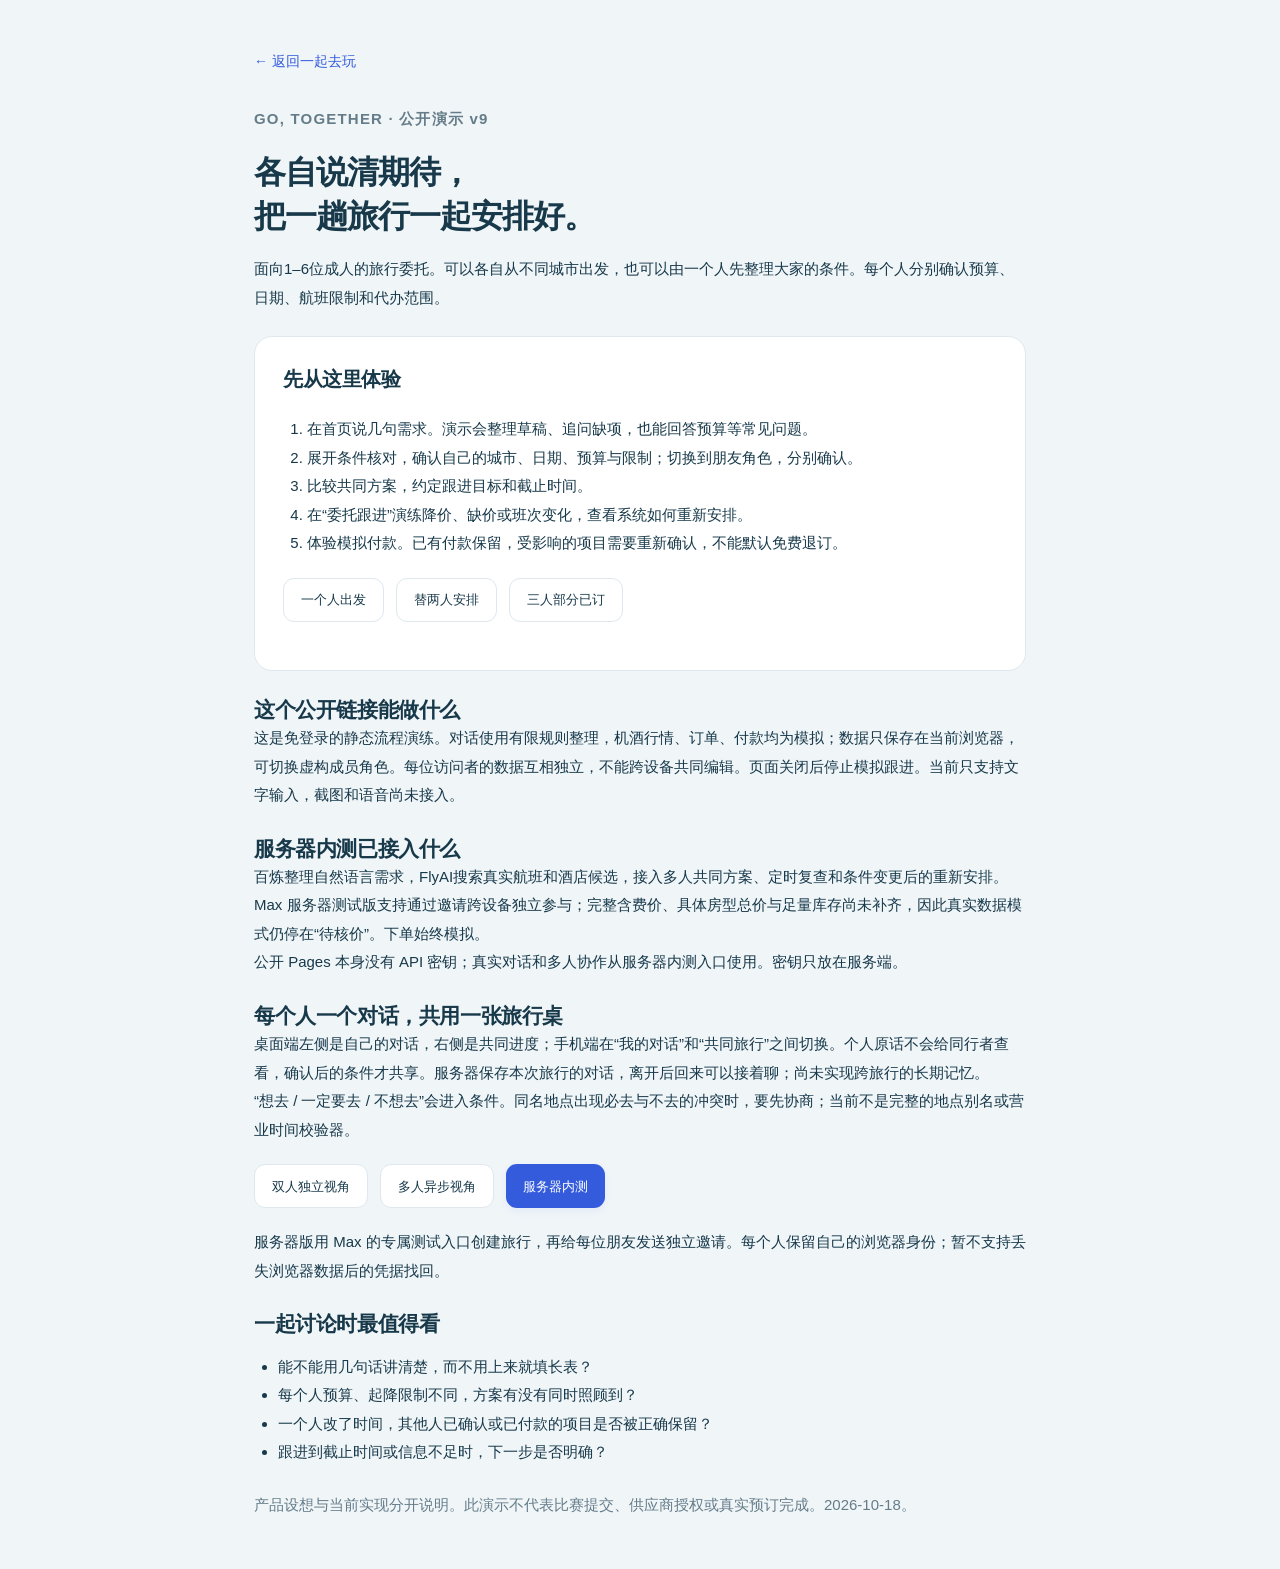
==== commit f72e2526: "Add personal conversations and multi-perspective travel demo" ====
--- a/guide.html
+++ b/guide.html
@@ -1,7 +1,8 @@
 <!doctype html>
 <html lang="zh-CN"><head><meta charset="utf-8"><meta name="viewport" content="width=device-width,initial-scale=1"><title>一起去玩 · 给同行者的产品说明</title><link rel="stylesheet" href="./group.css"><meta name="referrer" content="no-referrer"></head>
-<body><main class="guide"><a href="./">← 返回一起去玩</a><p class="eyebrow" style="margin-top:32px">GO, TOGETHER · 公开演示 v8</p><h1>各自说清期待，<br>把一趟旅行一起安排好。</h1><p>面向1–6位成人的旅行委托。可以各自从不同城市出发，也可以由一个人先整理大家的条件。每个人分别确认预算、日期、航班限制和代办范围。</p>
+<body><main class="guide"><a href="./">← 返回一起去玩</a><p class="eyebrow" style="margin-top:32px">GO, TOGETHER · 公开演示 v9</p><h1>各自说清期待，<br>把一趟旅行一起安排好。</h1><p>面向1–6位成人的旅行委托。可以各自从不同城市出发，也可以由一个人先整理大家的条件。每个人分别确认预算、日期、航班限制和代办范围。</p>
 <section class="panel"><h2>先从这里体验</h2><ol><li>在首页说几句需求。演示会整理草稿、追问缺项，也能回答预算等常见问题。</li><li>展开条件核对，确认自己的城市、日期、预算与限制；切换到朋友角色，分别确认。</li><li>比较共同方案，约定跟进目标和截止时间。</li><li>在“委托跟进”演练降价、缺价或班次变化，查看系统如何重新安排。</li><li>体验模拟付款。已有付款保留，受影响的项目需要重新确认，不能默认免费退订。</li></ol><div class="guide-links"><a class="button secondary" href="./#sample=solo">一个人出发</a><a class="button secondary" href="./#sample=organizer">替两人安排</a><a class="button secondary" href="./#sample=partial">三人部分已订</a></div></section>
 <section><h2>这个公开链接能做什么</h2><p>这是免登录的静态流程演练。对话使用有限规则整理，机酒行情、订单、付款均为模拟；数据只保存在当前浏览器，可切换虚构成员角色。每位访问者的数据互相独立，不能跨设备共同编辑。页面关闭后停止模拟跟进。当前只支持文字输入，截图和语音尚未接入。</p></section>
-<section><h2>本机版本已经接入什么</h2><p>百炼整理自然语言需求，FlyAI搜索真实航班和酒店候选，接入多人共同方案、定时复查和条件变更后的重新安排。本机服务运行时可在同一网络独立参与；完整含费价、具体房型总价与足量库存尚未补齐，因此真实数据模式仍停在“待核价”。下单始终模拟。</p><p>公开网页没有API密钥，也不连接个人电脑上的真实服务。</p></section>
+<section><h2>服务器内测已接入什么</h2><p>百炼整理自然语言需求，FlyAI搜索真实航班和酒店候选，接入多人共同方案、定时复查和条件变更后的重新安排。Max 服务器测试版支持通过邀请跨设备独立参与；完整含费价、具体房型总价与足量库存尚未补齐，因此真实数据模式仍停在“待核价”。下单始终模拟。</p><p>公开 Pages 本身没有 API 密钥；真实对话和多人协作从服务器内测入口使用。密钥只放在服务端。</p></section>
+<section><h2>每个人一个对话，共用一张旅行桌</h2><p>桌面端左侧是自己的对话，右侧是共同进度；手机端在“我的对话”和“共同旅行”之间切换。个人原话不会给同行者查看，确认后的条件才共享。服务器保存本次旅行的对话，离开后回来可以接着聊；尚未实现跨旅行的长期记忆。</p><p>“想去 / 一定要去 / 不想去”会进入条件。同名地点出现必去与不去的冲突时，要先协商；当前不是完整的地点别名或营业时间校验器。</p><div class="guide-links"><a class="button secondary" href="./studio.html?people=2">双人独立视角</a><a class="button secondary" href="./studio.html?people=3">多人异步视角</a><a class="button primary" href="https://maxxam.xyz/together/">服务器内测</a></div><p>服务器版用 Max 的专属测试入口创建旅行，再给每位朋友发送独立邀请。每个人保留自己的浏览器身份；暂不支持丢失浏览器数据后的凭据找回。</p></section>
 <section><h2>一起讨论时最值得看</h2><ul><li>能不能用几句话讲清楚，而不用上来就填长表？</li><li>每个人预算、起降限制不同，方案有没有同时照顾到？</li><li>一个人改了时间，其他人已确认或已付款的项目是否被正确保留？</li><li>跟进到截止时间或信息不足时，下一步是否明确？</li></ul></section><p class="caption">产品设想与当前实现分开说明。此演示不代表比赛提交、供应商授权或真实预订完成。2026-10-18。</p></main></body></html>
--- a/group.css
+++ b/group.css
@@ -39,3 +39,12 @@
 @media(max-width:650px){.conversation-landing{display:block;margin:22px auto;padding:0 16px}.conversation-intro{padding-top:0;margin-bottom:22px}.conversation-intro h1{font-size:29px;letter-spacing:-.8px;margin:8px 0}.conversation-intro h1 br{display:none}.conversation-intro>p:not(.eyebrow):not(.caption){font-size:13px;line-height:1.7}.conversation-intro>p br{display:none}.conversation-route,.conversation-steps,.conversation-intro>.caption{display:none}.conversation-panel{padding:20px 17px;border-radius:18px}.conversation-heading strong{font-size:16px}.conversation-log{max-height:300px}.chat-message{font-size:14px}.conversation-composer textarea{font-size:16px;min-height:100px;padding:13px}.composer-bottom{gap:6px}.composer-bottom>span{font-size:9px;max-width:55%}.conversation-next>span{display:none}.conversation-mode select{font-size:16px}.profile-review>summary{padding:16px;font-size:14px}.profile-review>summary span{display:block;margin:5px 0 0}.conversation-landing .recent{padding:16px}.guide{margin:25px auto;padding:0 18px}.guide h1{font-size:28px}.guide p,.guide li{font-size:14px}}
 @media(prefers-reduced-motion:reduce){*{scroll-behavior:auto!important}}
 .showcase-home{max-width:1060px;margin:18px auto 0;padding:10px 16px;background:#e8eefb;border:1px solid #dce5f6;border-radius:10px;font-size:12px;color:#455e86}.showcase-home summary{cursor:pointer}.showcase-home summary span{float:right;font-size:11px;font-weight:400}.showcase-home p{margin:14px 0 10px}.showcase-home .showcase-actions{margin-bottom:8px}@media(max-width:650px){.showcase-home{margin:10px 16px 0;font-size:11px;padding:10px 12px}.showcase-home summary span{font-size:10px}.conversation-intro h1{font-size:26px}.conversation-intro>p:not(.eyebrow):not(.caption){font-size:12px}.conversation-landing{margin-top:17px}.conversation-examples>span{display:none}.conversation-examples{margin:4px 0 10px}.conversation-heading{margin-bottom:12px}.conversation-log{padding-bottom:4px}}
+
+/* v9: a personal conversation beside a shared, confirmed trip. */
+.conversation-landing{max-width:1240px;grid-template-columns:1fr 1.2fr;gap:70px;margin:58px auto 52px}.conversation-intro h1{font-size:48px;letter-spacing:-1.8px}.conversation-intro>p:not(.eyebrow):not(.caption){font-size:16px}.conversation-panel{border:1px solid #d6e2e8;box-shadow:0 12px 36px #19354906}.chat-checklist{display:flex;flex-wrap:wrap;gap:7px 12px;padding:0 0 18px;margin-bottom:8px;border-bottom:1px solid var(--line)}.chat-checklist span{color:#7b909c;font-size:11px}.chat-checklist .done{color:var(--teal)}.demo-hub{max-width:1180px;margin:0 auto 54px;padding:40px 30px 0;border-top:1px solid #d2e0e7}.demo-hub>header{display:flex;align-items:center;justify-content:space-between;gap:18px;margin-bottom:24px}.demo-hub h2{font-size:25px}.demo-entry-grid{display:grid;grid-template-columns:repeat(3,minmax(0,1fr));gap:16px}.demo-entry{display:block;padding:25px 25px 22px;border:1px solid #cfdee7;background:#f8fbfc;border-radius:16px;color:var(--ink);transition:transform .18s,border-color .18s}.demo-entry:hover{transform:translateY(-3px);border-color:var(--teal)}.entry-number{font:11px var(--data);color:var(--teal);display:block;margin-bottom:25px}.demo-entry h3{font-size:19px}.demo-entry p{color:var(--muted);font-size:13px;margin:8px 0 22px}.entry-link{color:var(--blue);font-size:12px}.device-entries{display:flex;align-items:center;flex-wrap:wrap;gap:16px;font-size:12px;margin:24px 0 38px}.device-entries>span{color:var(--muted)}.api-explainer{display:grid;grid-template-columns:1fr 1fr 1.05fr;border-radius:18px;overflow:hidden;background:#e6efef;border:1px solid #d3e2df}.api-explainer>div{padding:28px 25px}.api-explainer h3{font-size:17px;line-height:1.6;margin:12px 0}.api-explainer p{font-size:12px;line-height:1.9;color:#587273}.api-number{font:11px var(--data);color:var(--teal)}.api-explainer .api-entry{background:#dae9e6;display:flex;flex-direction:column;justify-content:center;gap:12px}.api-entry strong{font-size:17px}.api-entry .button{align-self:flex-start;margin-top:4px}.personal-heading{display:flex;align-items:flex-start;justify-content:space-between;gap:18px;margin:6px 0 24px}.personal-heading h1{font-size:29px;letter-spacing:-.7px}.personal-heading p:last-child{color:var(--muted);font-size:13px;margin-top:10px}.personal-heading .pill{margin-top:30px}.personal-desk{display:grid;grid-template-columns:minmax(0,1fr) 300px;gap:24px;align-items:start}.personal-column{min-width:0}.personal-column .conversation-panel{padding:25px;margin-bottom:18px}.personal-column .conversation-log{max-height:360px!important}.personal-column .profile-review{margin:16px 0}.personal-column .form-grid{grid-template-columns:1fr 1fr}.help-organize{font-size:12px;color:var(--muted);padding:0 4px;margin:0 0 16px}.help-organize summary{cursor:pointer;min-height:32px}.help-organize .member-editor-tabs{margin:12px 0}.help-organize .caption{font-size:11px}.help-organize:has(.member-editor-tabs .selected:not(:first-child)){border-left:2px solid var(--warm);padding-left:12px}#shared-brief{background:#e7eff2;border:1px solid #d7e3e9;border-radius:18px;overflow:hidden;position:sticky;top:20px;min-width:0}.shared-title{padding:25px 24px 21px;border-bottom:1px solid #d0dfe6}.shared-title h2{font-size:26px}.shared-title p{font-size:11px;color:var(--muted);margin-top:9px}.shared-people{padding:0 22px}.shared-people article{display:flex;gap:11px;padding:20px 0;border-bottom:1px solid #d0dfe6}.shared-people article>div{min-width:0}.shared-people .avatar{width:32px;height:32px;font-size:13px;flex-shrink:0}.shared-people strong{font-size:14px;display:block}.shared-people span:not(.avatar){font-size:10px;color:var(--teal)}.shared-people p{font-size:11px;color:#617c8b;line-height:1.85;margin-top:7px;overflow-wrap:anywhere}.shared-next{padding:22px}.shared-next h3{font-size:16px}.shared-next p{font-size:12px;color:var(--muted);line-height:1.8;margin:9px 0 15px}.shared-privacy{font-size:10px;padding:0 22px 22px;color:#6e8592;line-height:1.9}.desk-switch{display:none}.personal-column .form-actions{gap:12px}.personal-column .form-actions .primary{width:100%}.personal-column .invite-row input{min-width:0;width:100%}.personal-column .inline-form{flex-wrap:wrap}.personal-column .inline-form .field{min-width:0;flex:1 1 180px}.personal-column .invite-row .inline-actions{flex-wrap:wrap}.personal-column .profile-review>.panel{padding:22px}.personal-column .profile-review>summary span{display:block;margin:5px 0 0}.personal-column .conversation-next{flex-wrap:wrap}
+.studio-body{background:#e7eef2}.studio-header{padding:22px 32px;display:flex;align-items:center;gap:24px;background:#fff;border-bottom:1px solid var(--line)}.studio-header>span{font-size:13px;color:var(--muted)}.studio-header>a:last-child{margin-left:auto;font-size:12px}.studio-main{padding:35px 30px;max-width:1680px;margin:auto}.studio-intro h1{font-size:38px}.studio-intro>p:last-child{font-size:14px;line-height:1.8;color:var(--muted);margin:12px 0 24px;max-width:680px}.studio-controls{display:flex;justify-content:space-between;gap:16px;flex-wrap:wrap;margin-bottom:16px}.studio-controls>div{display:flex;gap:4px;padding:4px;background:#dce6ed;border-radius:12px}.studio-controls button.selected{background:#fff;color:var(--blue);box-shadow:0 2px 6px #12334408}.studio-controls button{min-height:38px;font-size:12px}.studio-controls #restart{color:var(--blue)}#studio-status{font-size:12px;color:var(--muted);margin:15px 0}#studio-frames{display:flex;gap:24px;align-items:start;overflow-x:auto;padding:8px 4px 26px}.studio-person{flex:0 0 390px;min-width:0}.studio-person>header{display:flex;flex-direction:column;gap:3px;padding:0 5px 12px}.studio-person>header strong{font-size:14px}.studio-person>header span{font-size:10px;color:var(--muted)}.studio-person iframe{width:100%;height:820px;border:1px solid #c6d6df;border-radius:22px;background:var(--paper);box-shadow:0 14px 34px #18334412}.studio-foot{font-size:11px;color:var(--muted)}#studio-frames[data-device=desktop] .studio-person{flex-basis:1100px}#studio-frames[data-device=desktop] iframe{border-radius:12px}
+@media(min-width:1100px){.app-layout:has(.personal-desk){grid-template-columns:175px minmax(0,1fr);gap:25px}.main:has(.personal-desk){max-width:none;width:100%}}
+@media(max-width:1150px){.personal-desk{grid-template-columns:minmax(0,1fr) 260px;gap:18px}.personal-column .form-grid{grid-template-columns:1fr}.personal-heading h1{font-size:25px}.personal-heading .pill{display:none}.conversation-landing{gap:35px}.conversation-intro h1{font-size:40px}.shared-title{padding:22px 18px}.shared-people{padding:0 18px}.shared-next{padding:20px 18px}.shared-privacy{padding:0 18px 20px}}
+@media(max-width:900px){.personal-desk{display:block}.desk-switch{display:flex;gap:5px;background:#e3ebf0;padding:5px;border-radius:12px;margin:0 0 20px}.desk-switch button{flex:1;min-height:40px;color:var(--muted);font-size:13px}.desk-switch button.selected{background:white;color:var(--blue);box-shadow:0 2px 8px #12334408}.desk-switch small{font:10px var(--data);padding:2px 6px;background:#edf2f5;border-radius:4px}.personal-desk[data-pane=chat]>#shared-brief{display:none}.personal-desk[data-pane=shared]>.personal-column{display:none}#shared-brief{position:static}.personal-column .form-grid{grid-template-columns:1fr 1fr}.api-explainer{grid-template-columns:1fr 1fr}.api-entry{grid-column:1/-1}.demo-hub h2{font-size:21px}.demo-entry{padding:21px 19px}.demo-entry h3{font-size:16px}.demo-entry p{font-size:12px}}
+@media(max-width:650px){.conversation-landing{display:block;margin:26px auto 30px;padding:0 17px}.conversation-intro{margin-bottom:22px}.conversation-intro h1{font-size:30px;line-height:1.5;letter-spacing:-.8px}.conversation-intro h1 br{display:none}.conversation-intro>p:not(.eyebrow):not(.caption){font-size:13px;margin-top:8px}.conversation-intro>p br{display:none}.conversation-panel,.personal-column .conversation-panel{padding:21px 17px}.chat-checklist{gap:6px 10px;padding-bottom:14px}.chat-checklist span{font-size:10px}.conversation-log{max-height:310px}.conversation-heading strong{font-size:15px}.conversation-heading small{font-size:10px}.conversation-examples button{min-height:38px}.demo-hub{padding:28px 17px 0;margin-bottom:30px}.demo-hub>header{display:block;margin-bottom:18px}.demo-hub>header>.button{padding-left:0;font-size:11px;margin-top:6px}.demo-hub h2{font-size:22px;line-height:1.6}.demo-entry-grid{grid-template-columns:1fr;gap:12px}.demo-entry{position:relative;padding:21px 20px 21px 62px}.entry-number{position:absolute;top:25px;left:21px;font-size:10px;margin:0}.demo-entry h3{font-size:18px}.demo-entry p{margin:6px 0 14px;font-size:12px}.device-entries{gap:10px 16px;font-size:11px;margin:20px 0 26px}.device-entries>span{width:100%}.device-entries a{padding:5px 0}.api-explainer{display:block}.api-explainer>div{padding:23px 22px}.api-explainer>div+div{border-top:1px solid #d1e0df}.personal-heading{margin:2px 0 18px}.personal-heading h1{font-size:24px;line-height:1.5}.personal-heading p:last-child{font-size:12px;line-height:1.8}.personal-heading .eyebrow{font-size:9px}.personal-column .form-grid{grid-template-columns:1fr}.personal-column .profile-review>.panel{padding:20px 17px}.chat-message{font-size:14px}.conversation-next .secondary{width:100%}.composer-bottom>span{font-size:9px;line-height:1.6}.studio-header{padding:18px;gap:12px}.studio-header .brand{font-size:20px}.studio-header>span{display:none}.studio-main{padding:27px 17px}.studio-intro h1{font-size:29px}.studio-intro>p:last-child{font-size:12px}.studio-controls{gap:10px}.studio-controls>div{padding:3px}.studio-controls button{padding:8px 10px;font-size:11px}.studio-person{flex-basis:min(390px,calc(100vw - 42px))}.studio-person iframe{height:740px}#studio-frames{gap:16px}.brand-en{display:none}}
+@media(max-width:650px){.main:has(.personal-desk)>.workspace-top,.main:has(.personal-desk)>.compact-status{display:none}.personal-heading{margin:22px 0 16px}.personal-heading h1{font-size:22px}.personal-heading p:last-child{display:none}.personal-column .conversation-log{max-height:240px!important}}
